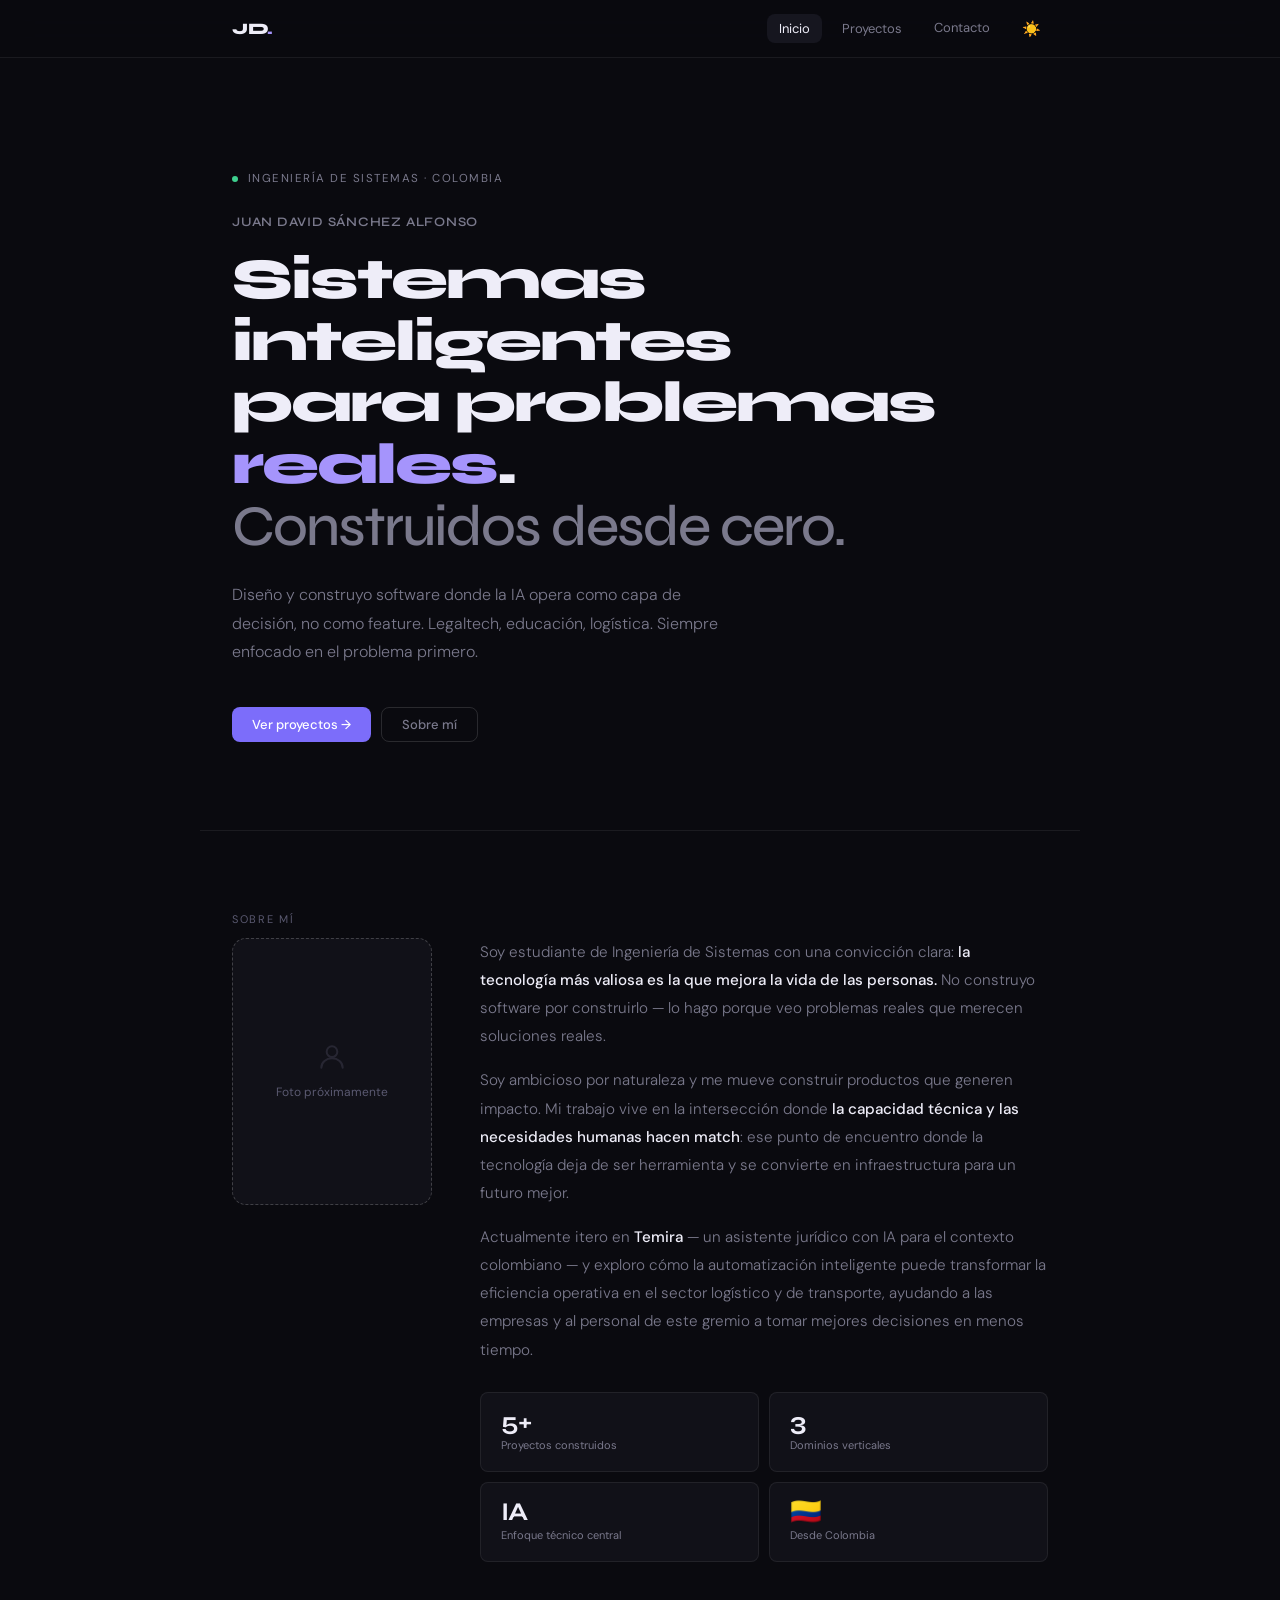
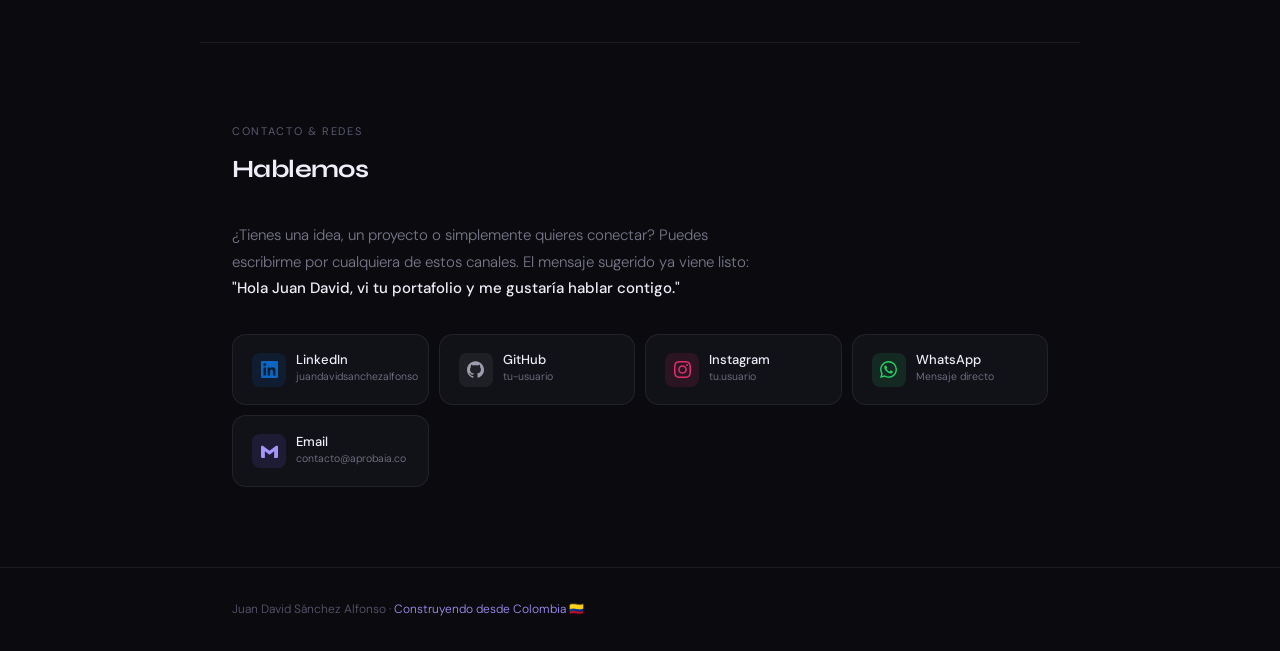
==== portfolio/index.html @ 7b0c329f "Portafolio inicial" ====
<!DOCTYPE html>
<html lang="es">
<head>
  <meta charset="UTF-8" />
  <meta name="viewport" content="width=device-width, initial-scale=1.0" />
  <meta name="description" content="Juan David Sánchez Alfonso — Estudiante de Ingeniería de Sistemas. Builder de productos con IA. Legaltech, Edtech, Logística." />
  <meta property="og:title" content="Juan David Sánchez — Portfolio" />
  <meta property="og:description" content="Sistemas inteligentes para problemas reales. Construidos desde cero." />
  <meta property="og:type" content="website" />
  <title>Juan David Sánchez — Portfolio</title>
  <link rel="preconnect" href="https://fonts.googleapis.com" />
  <link rel="preconnect" href="https://fonts.gstatic.com" crossorigin />
  <link href="https://fonts.googleapis.com/css2?family=Syne:wght@400;500;600;700;800&family=DM+Sans:ital,opsz,wght@0,9..40,300;0,9..40,400;0,9..40,500;1,9..40,300&display=swap" rel="stylesheet" />
  <link rel="stylesheet" href="css/style.css" />
</head>
<body>

<!-- ============================================
     NAVIGATION
     ============================================ -->
<nav>
  <div class="nav-inner">
    <div class="nav-logo">JD<span>.</span></div>

    <div class="nav-right">
      <!-- Desktop links -->
      <div class="nav-links">
        <button data-page="home" class="active">Inicio</button>
        <button data-page="work">Proyectos</button>
        <a href="#contacto">Contacto</a>
      </div>

      <!-- Theme toggle -->
      <button class="nav-theme" id="theme-btn" title="Cambiar tema">
        <span id="theme-icon">☀️</span>
      </button>

      <!-- Mobile hamburger -->
      <button class="nav-menu-btn" id="menu-btn" aria-label="Menú">☰</button>
    </div>
  </div>

  <!-- Mobile nav dropdown -->
  <div class="nav-mobile" id="mobile-nav">
    <button data-page="home">Inicio</button>
    <button data-page="work">Proyectos</button>
    <a href="#contacto">Contacto</a>
  </div>
</nav>


<!-- ============================================
     PAGE: HOME
     ============================================ -->
<div id="page-home" class="page active">

  <!-- HERO -->
  <div class="hero">
    <div class="hero-eyebrow">
      <span class="live-dot"></span>
      Ingeniería de Sistemas · Colombia
    </div>
    <div class="hero-name">Juan David Sánchez Alfonso</div>
    <h1>
      Sistemas inteligentes<br>
      para problemas <em>reales</em>.<br>
      <span class="dim">Construidos desde cero.</span>
    </h1>
    <p class="hero-sub">
      Diseño y construyo software donde la IA opera como capa de decisión, no como feature.
      Legaltech, educación, logística. Siempre enfocado en el problema primero.
    </p>
    <div class="hero-ctas">
      <button class="btn btn-primary" data-page="work">Ver proyectos →</button>
      <a href="#sobre-mi" class="btn btn-ghost">Sobre mí</a>
    </div>
  </div>

  <div class="divider contained"></div>

  <!-- SOBRE MÍ -->
  <section class="section" id="sobre-mi">
    <div class="section-label">Sobre mí</div>
    <div class="about-grid">

      <!-- Foto placeholder — reemplaza con <img src="assets/foto.jpg" alt="Juan David"> cuando tengas la foto -->
      <div class="photo-slot" id="photo-slot">
        <svg width="32" height="32" viewBox="0 0 24 24" fill="none" stroke="currentColor" stroke-width="1.5" stroke-linecap="round" stroke-linejoin="round">
          <circle cx="12" cy="8" r="4"/>
          <path d="M4 20c0-4 3.6-7 8-7s8 3 8 7"/>
        </svg>
        <span>Foto próximamente</span>
      </div>

      <div class="about-right">
        <div class="about-text">
          <p>
            Soy estudiante de Ingeniería de Sistemas con una convicción clara:
            <strong>la tecnología más valiosa es la que mejora la vida de las personas.</strong>
            No construyo software por construirlo — lo hago porque veo problemas reales que merecen soluciones reales.
          </p>
          <p>
            Soy ambicioso por naturaleza y me mueve construir productos que generen impacto.
            Mi trabajo vive en la intersección donde
            <strong>la capacidad técnica y las necesidades humanas hacen match</strong>:
            ese punto de encuentro donde la tecnología deja de ser herramienta y se convierte en infraestructura
            para un futuro mejor.
          </p>
          <p>
            Actualmente itero en <strong>Temira</strong> — un asistente jurídico con IA para el contexto colombiano —
            y exploro cómo la automatización inteligente puede transformar la eficiencia operativa
            en el sector logístico y de transporte, ayudando a las empresas y al personal de este gremio
            a tomar mejores decisiones en menos tiempo.
          </p>
        </div>

        <div class="stats">
          <div class="stat-card">
            <div class="stat-num">5+</div>
            <div class="stat-label">Proyectos construidos</div>
          </div>
          <div class="stat-card">
            <div class="stat-num">3</div>
            <div class="stat-label">Dominios verticales</div>
          </div>
          <div class="stat-card">
            <div class="stat-num">IA</div>
            <div class="stat-label">Enfoque técnico central</div>
          </div>
          <div class="stat-card">
            <div class="stat-num">🇨🇴</div>
            <div class="stat-label">Desde Colombia</div>
          </div>
        </div>
      </div>

    </div>
  </section>

  <div class="divider contained"></div>

  <!-- CONTACTO -->
  <section class="section" id="contacto">
    <div class="section-label">Contacto & Redes</div>
    <h2>Hablemos</h2>
    <p class="contact-intro">
      ¿Tienes una idea, un proyecto o simplemente quieres conectar?
      Puedes escribirme por cualquiera de estos canales.
      El mensaje sugerido ya viene listo:
      <strong>"Hola Juan David, vi tu portafolio y me gustaría hablar contigo."</strong>
    </p>

    <div class="social-grid">

      <!-- LinkedIn -->
      <a class="social-card" href="https://www.linkedin.com/in/juandavidsanchezalfonso" target="_blank" rel="noopener">
        <div class="social-icon si-li">
          <svg viewBox="0 0 24 24"><path d="M20.447 20.452h-3.554v-5.569c0-1.328-.027-3.037-1.852-3.037-1.853 0-2.136 1.445-2.136 2.939v5.667H9.351V9h3.414v1.561h.046c.477-.9 1.637-1.85 3.37-1.85 3.601 0 4.267 2.37 4.267 5.455v6.286zM5.337 7.433a2.062 2.062 0 01-2.063-2.065 2.064 2.064 0 112.063 2.065zm1.782 13.019H3.555V9h3.564v11.452zM22.225 0H1.771C.792 0 0 .774 0 1.729v20.542C0 23.227.792 24 1.771 24h20.451C23.2 24 24 23.227 24 22.271V1.729C24 .774 23.2 0 22.222 0h.003z"/></svg>
        </div>
        <div class="social-info">
          <div class="social-name">LinkedIn</div>
          <div class="social-handle">juandavidsanchezalfonso</div>
        </div>
      </a>

      <!-- GitHub — REEMPLAZA "tu-usuario" con tu usuario real -->
      <a class="social-card" href="https://github.com/tu-usuario" target="_blank" rel="noopener">
        <div class="social-icon si-gh">
          <svg viewBox="0 0 24 24"><path d="M12 .297c-6.63 0-12 5.373-12 12 0 5.303 3.438 9.8 8.205 11.385.6.113.82-.258.82-.577 0-.285-.01-1.04-.015-2.04-3.338.724-4.042-1.61-4.042-1.61C4.422 18.07 3.633 17.7 3.633 17.7c-1.087-.744.084-.729.084-.729 1.205.084 1.838 1.236 1.838 1.236 1.07 1.835 2.809 1.305 3.495.998.108-.776.417-1.305.76-1.605-2.665-.3-5.466-1.332-5.466-5.93 0-1.31.465-2.38 1.235-3.22-.135-.303-.54-1.523.105-3.176 0 0 1.005-.322 3.3 1.23.96-.267 1.98-.399 3-.405 1.02.006 2.04.138 3 .405 2.28-1.552 3.285-1.23 3.285-1.23.645 1.653.24 2.873.12 3.176.765.84 1.23 1.91 1.23 3.22 0 4.61-2.805 5.625-5.475 5.92.42.36.81 1.096.81 2.22 0 1.606-.015 2.896-.015 3.286 0 .315.21.69.825.57C20.565 22.092 24 17.592 24 12.297c0-6.627-5.373-12-12-12"/></svg>
        </div>
        <div class="social-info">
          <div class="social-name">GitHub</div>
          <div class="social-handle">tu-usuario</div>
        </div>
      </a>

      <!-- Instagram — REEMPLAZA "tu.usuario" con tu cuenta real -->
      <a class="social-card" href="https://instagram.com/tu.usuario" target="_blank" rel="noopener">
        <div class="social-icon si-ig">
          <svg viewBox="0 0 24 24"><path d="M12 2.163c3.204 0 3.584.012 4.85.07 3.252.148 4.771 1.691 4.919 4.919.058 1.265.069 1.645.069 4.849 0 3.205-.012 3.584-.069 4.849-.149 3.225-1.664 4.771-4.919 4.919-1.266.058-1.644.07-4.85.07-3.204 0-3.584-.012-4.849-.07-3.26-.149-4.771-1.699-4.919-4.92-.058-1.265-.07-1.644-.07-4.849 0-3.204.013-3.583.07-4.849.149-3.227 1.664-4.771 4.919-4.919 1.266-.057 1.645-.069 4.849-.069zM12 0C8.741 0 8.333.014 7.053.072 2.695.272.273 2.69.073 7.052.014 8.333 0 8.741 0 12c0 3.259.014 3.668.072 4.948.2 4.358 2.618 6.78 6.98 6.98C8.333 23.986 8.741 24 12 24c3.259 0 3.668-.014 4.948-.072 4.354-.2 6.782-2.618 6.979-6.98.059-1.28.073-1.689.073-4.948 0-3.259-.014-3.667-.072-4.947-.196-4.354-2.617-6.78-6.979-6.98C15.668.014 15.259 0 12 0zm0 5.838a6.162 6.162 0 100 12.324 6.162 6.162 0 000-12.324zM12 16a4 4 0 110-8 4 4 0 010 8zm6.406-11.845a1.44 1.44 0 100 2.881 1.44 1.44 0 000-2.881z"/></svg>
        </div>
        <div class="social-info">
          <div class="social-name">Instagram</div>
          <div class="social-handle">tu.usuario</div>
        </div>
      </a>

      <!-- WhatsApp — REEMPLAZA 573001234567 con tu número real (código país incluido) -->
      <a class="social-card" href="https://wa.me/573001234567?text=Hola%20Juan%20David%2C%20vi%20tu%20portafolio%20y%20me%20gustar%C3%ADa%20hablar%20contigo." target="_blank" rel="noopener">
        <div class="social-icon si-wa">
          <svg viewBox="0 0 24 24"><path d="M17.472 14.382c-.297-.149-1.758-.867-2.03-.967-.273-.099-.471-.148-.67.15-.197.297-.767.966-.94 1.164-.173.199-.347.223-.644.075-.297-.15-1.255-.463-2.39-1.475-.883-.788-1.48-1.761-1.653-2.059-.173-.297-.018-.458.13-.606.134-.133.298-.347.446-.52.149-.174.198-.298.298-.497.099-.198.05-.371-.025-.52-.075-.149-.669-1.612-.916-2.207-.242-.579-.487-.5-.669-.51-.173-.008-.371-.01-.57-.01-.198 0-.52.074-.792.372-.272.297-1.04 1.016-1.04 2.479 0 1.462 1.065 2.875 1.213 3.074.149.198 2.096 3.2 5.077 4.487.709.306 1.262.489 1.694.625.712.227 1.36.195 1.871.118.571-.085 1.758-.719 2.006-1.413.248-.694.248-1.289.173-1.413-.074-.124-.272-.198-.57-.347m-5.421 7.403h-.004a9.87 9.87 0 01-5.031-1.378l-.361-.214-3.741.982.998-3.648-.235-.374a9.86 9.86 0 01-1.51-5.26c.001-5.45 4.436-9.884 9.888-9.884 2.64 0 5.122 1.03 6.988 2.898a9.825 9.825 0 012.893 6.994c-.003 5.45-4.437 9.884-9.885 9.884m8.413-18.297A11.815 11.815 0 0012.05 0C5.495 0 .16 5.335.157 11.892c0 2.096.547 4.142 1.588 5.945L.057 24l6.305-1.654a11.882 11.882 0 005.683 1.448h.005c6.554 0 11.89-5.335 11.893-11.893a11.821 11.821 0 00-3.48-8.413z"/></svg>
        </div>
        <div class="social-info">
          <div class="social-name">WhatsApp</div>
          <div class="social-handle">Mensaje directo</div>
        </div>
      </a>

      <!-- Email — REEMPLAZA con tu correo real -->
      <a class="social-card" href="mailto:contacto@aprobaia.co?subject=Vi%20tu%20portafolio%20y%20me%20gustar%C3%ADa%20hablar&body=Hola%20Juan%20David%2C%20vi%20tu%20portafolio%20y%20me%20gustar%C3%ADa%20hablar%20contigo%20sobre..." target="_blank" rel="noopener">
        <div class="social-icon si-em">
          <svg viewBox="0 0 24 24"><path d="M24 5.457v13.909c0 .904-.732 1.636-1.636 1.636h-3.819V11.73L12 16.64l-6.545-4.91v9.273H1.636A1.636 1.636 0 010 19.366V5.457c0-.904.732-1.636 1.636-1.636h.96l9.404 7.049 9.404-7.049h.96c.904 0 1.636.732 1.636 1.636z"/></svg>
        </div>
        <div class="social-info">
          <div class="social-name">Email</div>
          <div class="social-handle">contacto@aprobaia.co</div>
        </div>
      </a>

    </div>
  </section>

  <footer>
    <div class="container">
      <p class="footer-copy">Juan David Sánchez Alfonso · <span>Construyendo desde Colombia 🇨🇴</span></p>
    </div>
  </footer>

</div><!-- /page-home -->


<!-- ============================================
     PAGE: WORK
     ============================================ -->
<div id="page-work" class="page">

  <section class="section" style="padding-top: 5rem;">
    <div class="section-label">Trabajo</div>
    <h2>Proyectos & Exploración</h2>

    <!-- PROYECTOS PERSONALES -->
    <div class="section-group-label"><span>Proyectos personales</span></div>
    <div class="projects-stack" style="margin-bottom: 3rem;">

      <!-- TEMIRA -->
      <div class="project-card personal">
        <div class="project-header">
          <div class="project-meta">
            <div class="project-name">Temira</div>
            <div class="project-tagline">Asistente jurídico con IA · Legaltech colombiano</div>
          </div>
          <div class="project-badges">
            <span class="badge badge-active">Activo</span>
            <span class="badge badge-origin">Personal</span>
          </div>
        </div>
        <p class="project-desc">
          Plataforma de IA entrenada con normas colombianas y sentencias reales.
          Permite a estudiantes de derecho consultar, analizar y estudiar jurisprudencia
          de forma conversacional. Ataca un problema concreto: acceder al conocimiento jurídico
          en Colombia es lento, costoso y fragmentado.
        </p>
        <div class="tags">
          <span class="tag">IA generativa</span>
          <span class="tag">Legaltech</span>
          <span class="tag">Next.js</span>
          <span class="tag">Supabase</span>
          <span class="tag gray">RAG</span>
          <span class="tag gray">Colombia</span>
        </div>
        <div class="project-footer">
          <div class="project-ctas">
            <!-- REEMPLAZA href="#" con el link real de Temira -->
            <a href="#" class="btn btn-primary btn-sm">Ver proyecto →</a>
            <a href="#" class="btn btn-bold btn-sm">Demo</a>
          </div>
        </div>
      </div>

      <!-- APROBAIA -->
      <div class="project-card personal">
        <div class="project-header">
          <div class="project-meta">
            <div class="project-name">AprobaIA</div>
            <div class="project-tagline">Preparación inteligente para el ICFES Saber 11</div>
          </div>
          <div class="project-badges">
            <span class="badge badge-wip">En desarrollo</span>
            <span class="badge badge-origin">Personal</span>
          </div>
        </div>
        <p class="project-desc">
          PWA que usa IA para identificar áreas débiles del estudiante y personalizar
          su ruta de preparación para el examen de admisión universitaria.
          Incluye simuladores de 85 preguntas, ciclos de estudio con streaks,
          chat de consejería académica y panel de analíticas predictivas.
        </p>
        <div class="tags">
          <span class="tag">Edtech</span>
          <span class="tag">IA adaptativa</span>
          <span class="tag">Next.js 14</span>
          <span class="tag">Wompi</span>
          <span class="tag gray">PWA</span>
          <span class="tag gray">ICFES</span>
        </div>
        <div class="project-footer">
          <div class="project-ctas">
            <a href="https://aprobaia.co" target="_blank" rel="noopener" class="btn btn-primary btn-sm">aprobaia.co →</a>
            <a href="#" class="btn btn-bold btn-sm">Detalles</a>
          </div>
        </div>
      </div>

      <!-- LOGÍSTICA + IA -->
      <div class="project-card personal">
        <div class="project-header">
          <div class="project-meta">
            <div class="project-name">Logística + IA</div>
            <div class="project-tagline">Inteligencia operacional para el sector de transporte</div>
          </div>
          <div class="project-badges">
            <span class="badge badge-concept">Explorando</span>
            <span class="badge badge-origin">Personal</span>
          </div>
        </div>
        <p class="project-desc">
          Exploración de cómo aplicar IA a los cuellos de botella operativos del sector logístico.
          El problema de fondo no es solo la ruta — es la toma de decisiones en tiempo real
          bajo información fragmentada, recursos variables y presión de entrega constante.
        </p>
        <div class="tags">
          <span class="tag">Logística</span>
          <span class="tag">Optimización</span>
          <span class="tag">IA aplicada</span>
          <span class="tag gray">B2B</span>
          <span class="tag gray">LATAM</span>
        </div>
        <div class="project-footer">
          <div></div>
          <span style="font-size: 12px; color: var(--muted);">En exploración</span>
        </div>
      </div>

    </div><!-- /personal -->

    <!-- PROYECTOS UNIVERSITARIOS -->
    <div class="section-group-label"><span>Proyectos universitarios</span></div>
    <div class="projects-stack" style="margin-bottom: 3rem;">

      <!-- VELOSTATS -->
      <div class="project-card">
        <div class="project-header">
          <div class="project-meta">
            <div class="project-name">VeloStats</div>
            <div class="project-tagline">App móvil de seguimiento de rutas en bicicleta</div>
          </div>
          <div class="project-badges">
            <span class="badge badge-uni">Javeriana · 2025</span>
          </div>
        </div>
        <p class="project-desc">
          Aplicación Android en Kotlin para registrar rutas en bicicleta con GPS,
          visualizar recorridos en tiempo real sobre Google Maps y consultar estadísticas
          de distancia, velocidad y tiempo. Arquitectura MVVM, almacenamiento local con Room Database,
          gestión de permisos y UI/UX diseñada en Figma.
        </p>
        <div class="tags">
          <span class="tag">Android</span>
          <span class="tag">Kotlin</span>
          <span class="tag">Google Maps SDK</span>
          <span class="tag gray">MVVM</span>
          <span class="tag gray">Room DB</span>
          <span class="tag gray">GPS</span>
        </div>
        <div class="project-footer">
          <div class="project-ctas">
            <!-- REEMPLAZA href="#" con el link de tu repo -->
            <a href="#" class="btn btn-ghost btn-sm">GitHub →</a>
            <a href="#" class="btn btn-bold btn-sm">Detalles</a>
          </div>
        </div>
      </div>

      <!-- MALLAS POLIGONALES -->
      <div class="project-card">
        <div class="project-header">
          <div class="project-meta">
            <div class="project-name">Motor de Mallas Poligonales</div>
            <div class="project-tagline">Procesamiento y análisis de geometría 3D en C++</div>
          </div>
          <div class="project-badges">
            <span class="badge badge-uni">Javeriana</span>
          </div>
        </div>
        <p class="project-desc">
          Sistema en C++ para lectura y procesamiento de archivos 3D, cálculo de rutas
          entre vértices, detección de discontinuidades geométricas y análisis estructural de mallas.
          Implementa estructuras de datos avanzadas y una consola interactiva con comandos
          para manipulación programática de geometría.
        </p>
        <div class="tags">
          <span class="tag">C++</span>
          <span class="tag">Geometría computacional</span>
          <span class="tag gray">Estructuras de datos</span>
          <span class="tag gray">3D</span>
        </div>
        <div class="project-footer">
          <div class="project-ctas">
            <!-- REEMPLAZA href="#" con el link de tu repo -->
            <a href="#" class="btn btn-ghost btn-sm">GitHub →</a>
          </div>
        </div>
      </div>

    </div><!-- /universitarios -->

    <!-- IDEAS & EXPLORACIÓN -->
    <div class="section-group-label"><span>Ideas & Exploración</span></div>
    <div class="ideas-grid">
      <div class="idea-card">
        <div class="idea-icon">⚖️</div>
        <div class="idea-title">Acceso a la justicia con IA</div>
        <div class="idea-desc">Millones de personas sin asesoría legal real. La IA puede democratizar ese acceso en Colombia.</div>
      </div>
      <div class="idea-card">
        <div class="idea-icon">🚛</div>
        <div class="idea-title">Operaciones medianas en LATAM</div>
        <div class="idea-desc">Empresas de 10–200 empleados aún operan sin sistemas inteligentes. Oportunidad enorme.</div>
      </div>
      <div class="idea-card">
        <div class="idea-icon">🎓</div>
        <div class="idea-title">Educación personalizada a escala</div>
        <div class="idea-desc">Los sistemas actuales ignoran cómo aprende cada persona. La IA puede cambiar esa ecuación.</div>
      </div>
      <div class="idea-card">
        <div class="idea-icon">🔁</div>
        <div class="idea-title">Automatización de procesos manuales</div>
        <div class="idea-desc">Muchos workflows empresariales en Colombia siguen siendo manuales. Espacio para builders con visión.</div>
      </div>
    </div>

  </section>

  <footer>
    <div class="container">
      <p class="footer-copy">Juan David Sánchez Alfonso · <span>Construyendo desde Colombia 🇨🇴</span></p>
      <button class="footer-back" data-page="home">← Inicio</button>
    </div>
  </footer>

</div><!-- /page-work -->

<script src="js/main.js"></script>
</body>
</html>
---- portfolio/css/style.css ----
/* ============================================
   JUAN DAVID SÁNCHEZ — PORTFOLIO
   Design system & base styles
   ============================================ */

@import url('https://fonts.googleapis.com/css2?family=Syne:wght@400;500;600;700;800&family=DM+Sans:ital,opsz,wght@0,9..40,300;0,9..40,400;0,9..40,500;1,9..40,400&display=swap');

/* ---- CSS Variables ---- */
:root {
  --bg: #0a0a0f;
  --bg2: #0d0d14;
  --surface: #111118;
  --surface2: #16161f;
  --surface3: #1c1c28;
  --border: rgba(255, 255, 255, 0.07);
  --border2: rgba(255, 255, 255, 0.13);
  --border3: rgba(255, 255, 255, 0.20);
  --text: #eeedf8;
  --text2: #c4c3d4;
  --muted: #7a798c;
  --muted2: #5a5970;
  --accent: #7c6dfa;
  --accent2: #a594fc;
  --accent-glow: rgba(124, 109, 250, 0.18);
  --green: #3ecf8e;
  --green-bg: rgba(62, 207, 142, 0.1);
  --yellow: #f5c542;
  --yellow-bg: rgba(245, 197, 66, 0.1);
  --tag-bg: rgba(124, 109, 250, 0.11);
  --tag-text: #a594fc;
  --radius: 14px;
  --radius-sm: 8px;
  --radius-lg: 20px;
  --max-w: 880px;
  --nav-h: 58px;
  --font-display: 'Syne', sans-serif;
  --font-body: 'DM Sans', sans-serif;
  --shadow: 0 1px 3px rgba(0,0,0,0.4), 0 4px 16px rgba(0,0,0,0.3);
  --shadow-lg: 0 4px 24px rgba(0,0,0,0.5), 0 1px 3px rgba(0,0,0,0.4);
}

body.light {
  --bg: #f4f4f8;
  --bg2: #ededf3;
  --surface: #ffffff;
  --surface2: #f8f8fc;
  --surface3: #f0f0f6;
  --border: rgba(0, 0, 0, 0.07);
  --border2: rgba(0, 0, 0, 0.12);
  --border3: rgba(0, 0, 0, 0.18);
  --text: #0d0d14;
  --text2: #2a2a38;
  --muted: #696878;
  --muted2: #999ab0;
  --accent: #5b4de0;
  --accent2: #7c6dfa;
  --accent-glow: rgba(91, 77, 224, 0.12);
  --green: #1a9e5f;
  --green-bg: rgba(26, 158, 95, 0.1);
  --yellow: #c49a00;
  --yellow-bg: rgba(196, 154, 0, 0.1);
  --tag-bg: rgba(91, 77, 224, 0.09);
  --tag-text: #5b4de0;
  --shadow: 0 1px 3px rgba(0,0,0,0.08), 0 4px 16px rgba(0,0,0,0.06);
  --shadow-lg: 0 4px 24px rgba(0,0,0,0.1), 0 1px 3px rgba(0,0,0,0.06);
}

/* ---- Reset ---- */
*, *::before, *::after { box-sizing: border-box; margin: 0; padding: 0; }
html { scroll-behavior: smooth; -webkit-font-smoothing: antialiased; }
body {
  background: var(--bg);
  color: var(--text);
  font-family: var(--font-body);
  font-size: 15px;
  line-height: 1.6;
  min-height: 100vh;
  transition: background 0.3s, color 0.3s;
}
a { color: inherit; text-decoration: none; }
img { max-width: 100%; display: block; }
button { font-family: var(--font-body); cursor: pointer; border: none; background: none; }

/* ---- Scrollbar ---- */
::-webkit-scrollbar { width: 6px; }
::-webkit-scrollbar-track { background: var(--bg); }
::-webkit-scrollbar-thumb { background: var(--surface3); border-radius: 3px; }

/* ---- Page transitions ---- */
.page { display: none; animation: fadeUp 0.4s ease; }
.page.active { display: block; }
@keyframes fadeUp {
  from { opacity: 0; transform: translateY(12px); }
  to   { opacity: 1; transform: translateY(0); }
}

/* ---- Layout ---- */
.container { max-width: var(--max-w); margin: 0 auto; padding: 0 2rem; }
.divider { width: 100%; height: 1px; background: var(--border); }
.divider.contained { max-width: var(--max-w); margin: 0 auto; }

/* ============================================
   NAVIGATION
   ============================================ */
nav {
  position: sticky;
  top: 0;
  z-index: 100;
  height: var(--nav-h);
  background: rgba(10, 10, 15, 0.82);
  backdrop-filter: blur(20px) saturate(1.4);
  -webkit-backdrop-filter: blur(20px) saturate(1.4);
  border-bottom: 1px solid var(--border);
  transition: background 0.3s;
}
body.light nav { background: rgba(244, 244, 248, 0.88); }

.nav-inner {
  max-width: var(--max-w);
  margin: 0 auto;
  padding: 0 2rem;
  height: 100%;
  display: flex;
  align-items: center;
  justify-content: space-between;
}

.nav-logo {
  font-family: var(--font-display);
  font-weight: 800;
  font-size: 16px;
  letter-spacing: -0.02em;
  color: var(--text);
}
.nav-logo span { color: var(--accent2); }

.nav-right { display: flex; align-items: center; gap: 0.25rem; }

.nav-links { display: flex; align-items: center; gap: 0.5rem; }
.nav-links a, .nav-links button {
  font-size: 13px;
  font-weight: 400;
  color: var(--muted);
  padding: 6px 12px;
  border-radius: var(--radius-sm);
  transition: color 0.2s, background 0.2s;
  border: none;
  background: none;
}
.nav-links a:hover, .nav-links button:hover,
.nav-links a.active, .nav-links button.active {
  color: var(--text);
  background: var(--surface2);
}

.nav-theme {
  width: 34px;
  height: 34px;
  border-radius: var(--radius-sm);
  display: flex;
  align-items: center;
  justify-content: center;
  color: var(--muted);
  font-size: 15px;
  transition: color 0.2s, background 0.2s;
  margin-left: 8px;
}
.nav-theme:hover { color: var(--text); background: var(--surface2); }

/* Mobile nav */
.nav-menu-btn {
  display: none;
  width: 34px;
  height: 34px;
  align-items: center;
  justify-content: center;
  border-radius: var(--radius-sm);
  color: var(--muted);
  font-size: 18px;
  transition: color 0.2s, background 0.2s;
}
.nav-menu-btn:hover { color: var(--text); background: var(--surface2); }

.nav-mobile {
  display: none;
  flex-direction: column;
  background: var(--surface);
  border-bottom: 1px solid var(--border);
  padding: 0.75rem 1.5rem 1rem;
  gap: 2px;
}
.nav-mobile.open { display: flex; }
.nav-mobile a, .nav-mobile button {
  font-size: 14px;
  font-weight: 400;
  color: var(--muted);
  padding: 8px 10px;
  border-radius: var(--radius-sm);
  transition: color 0.2s, background 0.2s;
  text-align: left;
  border: none;
  background: none;
}
.nav-mobile a:hover, .nav-mobile button:hover { color: var(--text); background: var(--surface2); }

/* ============================================
   HERO
   ============================================ */
.hero {
  padding: 7rem 2rem 5.5rem;
  max-width: var(--max-w);
  margin: 0 auto;
  position: relative;
}

.hero-eyebrow {
  display: flex;
  align-items: center;
  gap: 10px;
  font-size: 11.5px;
  letter-spacing: 0.13em;
  text-transform: uppercase;
  color: var(--muted);
  font-weight: 400;
  margin-bottom: 1.5rem;
}
.live-dot {
  width: 6px;
  height: 6px;
  border-radius: 50%;
  background: var(--green);
  flex-shrink: 0;
  animation: livepulse 2.2s ease-in-out infinite;
}
@keyframes livepulse {
  0%, 100% { opacity: 1; box-shadow: 0 0 0 0 rgba(62,207,142,0.5); }
  50% { opacity: 0.6; box-shadow: 0 0 0 4px rgba(62,207,142,0); }
}

.hero-name {
  font-family: var(--font-display);
  font-size: 13px;
  font-weight: 600;
  letter-spacing: 0.06em;
  text-transform: uppercase;
  color: var(--muted);
  margin-bottom: 1rem;
}

.hero h1 {
  font-family: var(--font-display);
  font-size: clamp(2.2rem, 5.5vw, 3.6rem);
  font-weight: 800;
  line-height: 1.07;
  letter-spacing: -0.035em;
  margin-bottom: 1.5rem;
  color: var(--text);
}
.hero h1 em { font-style: normal; color: var(--accent2); }
.hero h1 .dim { color: var(--muted); font-weight: 500; }

.hero-sub {
  font-size: 1rem;
  color: var(--muted);
  max-width: 500px;
  line-height: 1.78;
  margin-bottom: 2.5rem;
  font-weight: 300;
}

.hero-ctas { display: flex; gap: 10px; flex-wrap: wrap; }

/* ============================================
   BUTTONS
   ============================================ */
.btn {
  display: inline-flex;
  align-items: center;
  gap: 7px;
  padding: 10px 20px;
  border-radius: var(--radius-sm);
  font-size: 13px;
  font-weight: 500;
  font-family: var(--font-body);
  cursor: pointer;
  transition: all 0.2s;
  border: none;
  white-space: nowrap;
  line-height: 1;
}
.btn-primary {
  background: var(--accent);
  color: #fff;
}
.btn-primary:hover {
  background: var(--accent2);
  transform: translateY(-1px);
  box-shadow: 0 4px 16px rgba(124,109,250,0.35);
}
.btn-ghost {
  background: transparent;
  color: var(--muted);
  border: 1px solid var(--border2);
}
.btn-ghost:hover {
  color: var(--text);
  border-color: var(--border3);
  background: var(--surface);
}
.btn-bold {
  background: transparent;
  color: var(--text);
  border: 1.5px solid var(--border2);
  font-weight: 600;
}
.btn-bold:hover {
  border-color: var(--accent2);
  color: var(--accent2);
  transform: translateY(-1px);
}
.btn-sm { padding: 7px 14px; font-size: 12px; border-radius: 7px; }

/* ============================================
   SECTIONS
   ============================================ */
.section { padding: 5rem 2rem; max-width: var(--max-w); margin: 0 auto; }
.section-sm { padding: 3.5rem 2rem; max-width: var(--max-w); margin: 0 auto; }

.section-label {
  font-size: 11px;
  letter-spacing: 0.15em;
  text-transform: uppercase;
  color: var(--muted2);
  font-weight: 400;
  margin-bottom: 0.6rem;
}
.section h2 {
  font-family: var(--font-display);
  font-size: 1.55rem;
  font-weight: 700;
  letter-spacing: -0.025em;
  margin-bottom: 2rem;
  color: var(--text);
}

/* ============================================
   ABOUT SECTION
   ============================================ */
.about-grid {
  display: grid;
  grid-template-columns: 200px 1fr;
  gap: 3rem;
  align-items: start;
}

.photo-slot {
  aspect-ratio: 3/4;
  border: 1px dashed var(--border3);
  border-radius: var(--radius);
  display: flex;
  flex-direction: column;
  align-items: center;
  justify-content: center;
  gap: 10px;
  color: var(--muted2);
  font-size: 12px;
  text-align: center;
  padding: 1rem;
  background: var(--surface);
  transition: border-color 0.2s;
}
.photo-slot:hover { border-color: var(--accent2); color: var(--muted); }
.photo-slot svg { opacity: 0.3; }

.photo-slot img {
  width: 100%;
  height: 100%;
  object-fit: cover;
  border-radius: calc(var(--radius) - 1px);
}

.about-text p {
  color: var(--muted);
  font-size: 0.95rem;
  line-height: 1.85;
  font-weight: 300;
}
.about-text p + p { margin-top: 1rem; }
.about-text strong { color: var(--text); font-weight: 500; }

.stats {
  display: grid;
  grid-template-columns: 1fr 1fr;
  gap: 10px;
  margin-top: 1.75rem;
}
.stat-card {
  background: var(--surface);
  border: 1px solid var(--border);
  border-radius: var(--radius-sm);
  padding: 1rem 1.25rem;
  transition: border-color 0.2s;
}
.stat-card:hover { border-color: var(--border2); }
.stat-num {
  font-family: var(--font-display);
  font-size: 1.6rem;
  font-weight: 700;
  letter-spacing: -0.03em;
  color: var(--text);
  margin-bottom: 3px;
  line-height: 1;
}
.stat-label { font-size: 11px; color: var(--muted); font-weight: 400; }

/* ============================================
   PROJECT CARDS
   ============================================ */
.projects-stack { display: flex; flex-direction: column; gap: 1.1rem; }

.section-group-label {
  display: flex;
  align-items: center;
  gap: 12px;
  margin-bottom: 1.25rem;
  margin-top: 0.5rem;
}
.section-group-label span {
  font-size: 11px;
  letter-spacing: 0.13em;
  text-transform: uppercase;
  color: var(--muted2);
  white-space: nowrap;
}
.section-group-label::after {
  content: '';
  flex: 1;
  height: 1px;
  background: var(--border);
}

.project-card {
  background: var(--surface);
  border: 1px solid var(--border);
  border-radius: var(--radius);
  padding: 1.75rem;
  transition: border-color 0.22s, background 0.22s, transform 0.22s, box-shadow 0.22s;
  position: relative;
  overflow: hidden;
}
.project-card.personal::before {
  content: '';
  position: absolute;
  top: 0; left: 0; right: 0;
  height: 1px;
  background: linear-gradient(90deg, transparent, var(--accent), transparent);
  opacity: 0.5;
}
.project-card:hover {
  border-color: var(--border2);
  background: var(--surface2);
  transform: translateY(-2px);
  box-shadow: var(--shadow);
}

.project-header {
  display: flex;
  align-items: flex-start;
  justify-content: space-between;
  gap: 1rem;
  margin-bottom: 0.85rem;
}
.project-name {
  font-family: var(--font-display);
  font-size: 1.08rem;
  font-weight: 700;
  letter-spacing: -0.02em;
  margin-bottom: 3px;
  color: var(--text);
}
.project-tagline { font-size: 0.85rem; color: var(--muted); font-weight: 300; }

.project-badges { display: flex; flex-direction: column; align-items: flex-end; gap: 5px; flex-shrink: 0; }
.badge {
  font-size: 11px;
  font-weight: 500;
  padding: 3px 10px;
  border-radius: 20px;
  white-space: nowrap;
  line-height: 1.4;
}
.badge-active { background: var(--green-bg); color: var(--green); }
.badge-wip { background: var(--yellow-bg); color: var(--yellow); }
.badge-concept { background: rgba(139,138,154,0.1); color: var(--muted); }
.badge-uni { background: var(--tag-bg); color: var(--tag-text); }
.badge-origin { background: rgba(139,138,154,0.08); color: var(--muted2); font-size: 10px; }

.project-desc {
  font-size: 0.9rem;
  color: var(--muted);
  line-height: 1.75;
  font-weight: 300;
  margin-bottom: 1.1rem;
}

.tags { display: flex; flex-wrap: wrap; gap: 5px; margin-bottom: 1.1rem; }
.tag {
  background: var(--tag-bg);
  color: var(--tag-text);
  font-size: 11px;
  padding: 3px 9px;
  border-radius: 20px;
  font-weight: 500;
}
.tag.gray { background: rgba(139,138,154,0.09); color: var(--muted); }

.project-footer {
  display: flex;
  align-items: center;
  justify-content: space-between;
  flex-wrap: wrap;
  gap: 8px;
}
.project-ctas { display: flex; gap: 8px; flex-wrap: wrap; }

/* ============================================
   IDEAS GRID
   ============================================ */
.ideas-grid {
  display: grid;
  grid-template-columns: 1fr 1fr;
  gap: 1rem;
}
.idea-card {
  background: var(--surface);
  border: 1px solid var(--border);
  border-radius: var(--radius);
  padding: 1.4rem;
  transition: border-color 0.2s, background 0.2s;
}
.idea-card:hover { border-color: var(--border2); background: var(--surface2); }
.idea-icon { font-size: 1.35rem; margin-bottom: 0.6rem; }
.idea-title {
  font-family: var(--font-display);
  font-size: 0.9rem;
  font-weight: 600;
  margin-bottom: 5px;
  letter-spacing: -0.01em;
  color: var(--text);
}
.idea-desc { font-size: 0.83rem; color: var(--muted); line-height: 1.6; font-weight: 300; }

/* ============================================
   CONTACT / SOCIAL
   ============================================ */
.contact-intro {
  font-size: 0.94rem;
  color: var(--muted);
  line-height: 1.78;
  font-weight: 300;
  max-width: 520px;
  margin-bottom: 2rem;
}
.contact-intro strong { color: var(--text); font-weight: 500; }

.social-grid {
  display: grid;
  grid-template-columns: repeat(auto-fill, minmax(160px, 1fr));
  gap: 10px;
}
.social-card {
  background: var(--surface);
  border: 1px solid var(--border);
  border-radius: var(--radius);
  padding: 1.1rem 1.2rem;
  display: flex;
  align-items: center;
  gap: 10px;
  transition: all 0.2s;
  cursor: pointer;
}
.social-card:hover {
  border-color: var(--border2);
  background: var(--surface2);
  transform: translateY(-2px);
  box-shadow: var(--shadow);
}
.social-icon {
  width: 34px;
  height: 34px;
  border-radius: 8px;
  display: flex;
  align-items: center;
  justify-content: center;
  flex-shrink: 0;
}
.si-li { background: rgba(10,102,194,0.14); }
.si-gh { background: rgba(255,255,255,0.06); }
body.light .si-gh { background: rgba(0,0,0,0.06); }
.si-ig { background: rgba(225,48,108,0.12); }
.si-wa { background: rgba(37,211,102,0.12); }
.si-em { background: rgba(124,109,250,0.12); }

.social-icon svg { width: 17px; height: 17px; fill: currentColor; }
.si-li svg { color: #0a66c2; }
.si-gh svg { color: rgba(200,200,220,0.75); }
body.light .si-gh svg { color: rgba(20,20,30,0.65); }
.si-ig svg { color: #e1306c; }
.si-wa svg { color: #25d366; }
.si-em svg { color: var(--accent2); }

.social-info {}
.social-name { font-size: 13px; font-weight: 500; line-height: 1; margin-bottom: 3px; color: var(--text); }
.social-handle { font-size: 10.5px; color: var(--muted); font-weight: 300; }

/* ============================================
   FOOTER
   ============================================ */
footer {
  border-top: 1px solid var(--border);
  padding: 2rem;
  text-align: center;
}
footer .container {
  display: flex;
  align-items: center;
  justify-content: space-between;
  flex-wrap: wrap;
  gap: 1rem;
}
.footer-copy { font-size: 12px; color: var(--muted2); font-weight: 300; }
.footer-copy span { color: var(--accent2); }
.footer-back {
  font-size: 12px;
  color: var(--muted);
  display: flex;
  align-items: center;
  gap: 6px;
  transition: color 0.2s;
  cursor: pointer;
  border: none;
  background: none;
}
.footer-back:hover { color: var(--accent2); }

/* ============================================
   RESPONSIVE
   ============================================ */
@media (max-width: 768px) {
  .nav-links { display: none; }
  .nav-menu-btn { display: flex; }

  .hero { padding: 5rem 1.25rem 4rem; }
  .hero h1 { font-size: 2.1rem; }

  .about-grid { grid-template-columns: 1fr; gap: 2rem; }
  .photo-slot { aspect-ratio: 1/1; max-width: 160px; }

  .ideas-grid { grid-template-columns: 1fr; }

  .section, .section-sm { padding-left: 1.25rem; padding-right: 1.25rem; }

  .project-header { flex-direction: column; gap: 0.5rem; }
  .project-badges { flex-direction: row; align-items: flex-start; }

  .social-grid { grid-template-columns: 1fr 1fr; }
}

@media (max-width: 480px) {
  .social-grid { grid-template-columns: 1fr; }
  .hero-ctas { flex-direction: column; }
  .hero-ctas .btn { width: 100%; justify-content: center; }
  .stats { grid-template-columns: 1fr 1fr; }
}
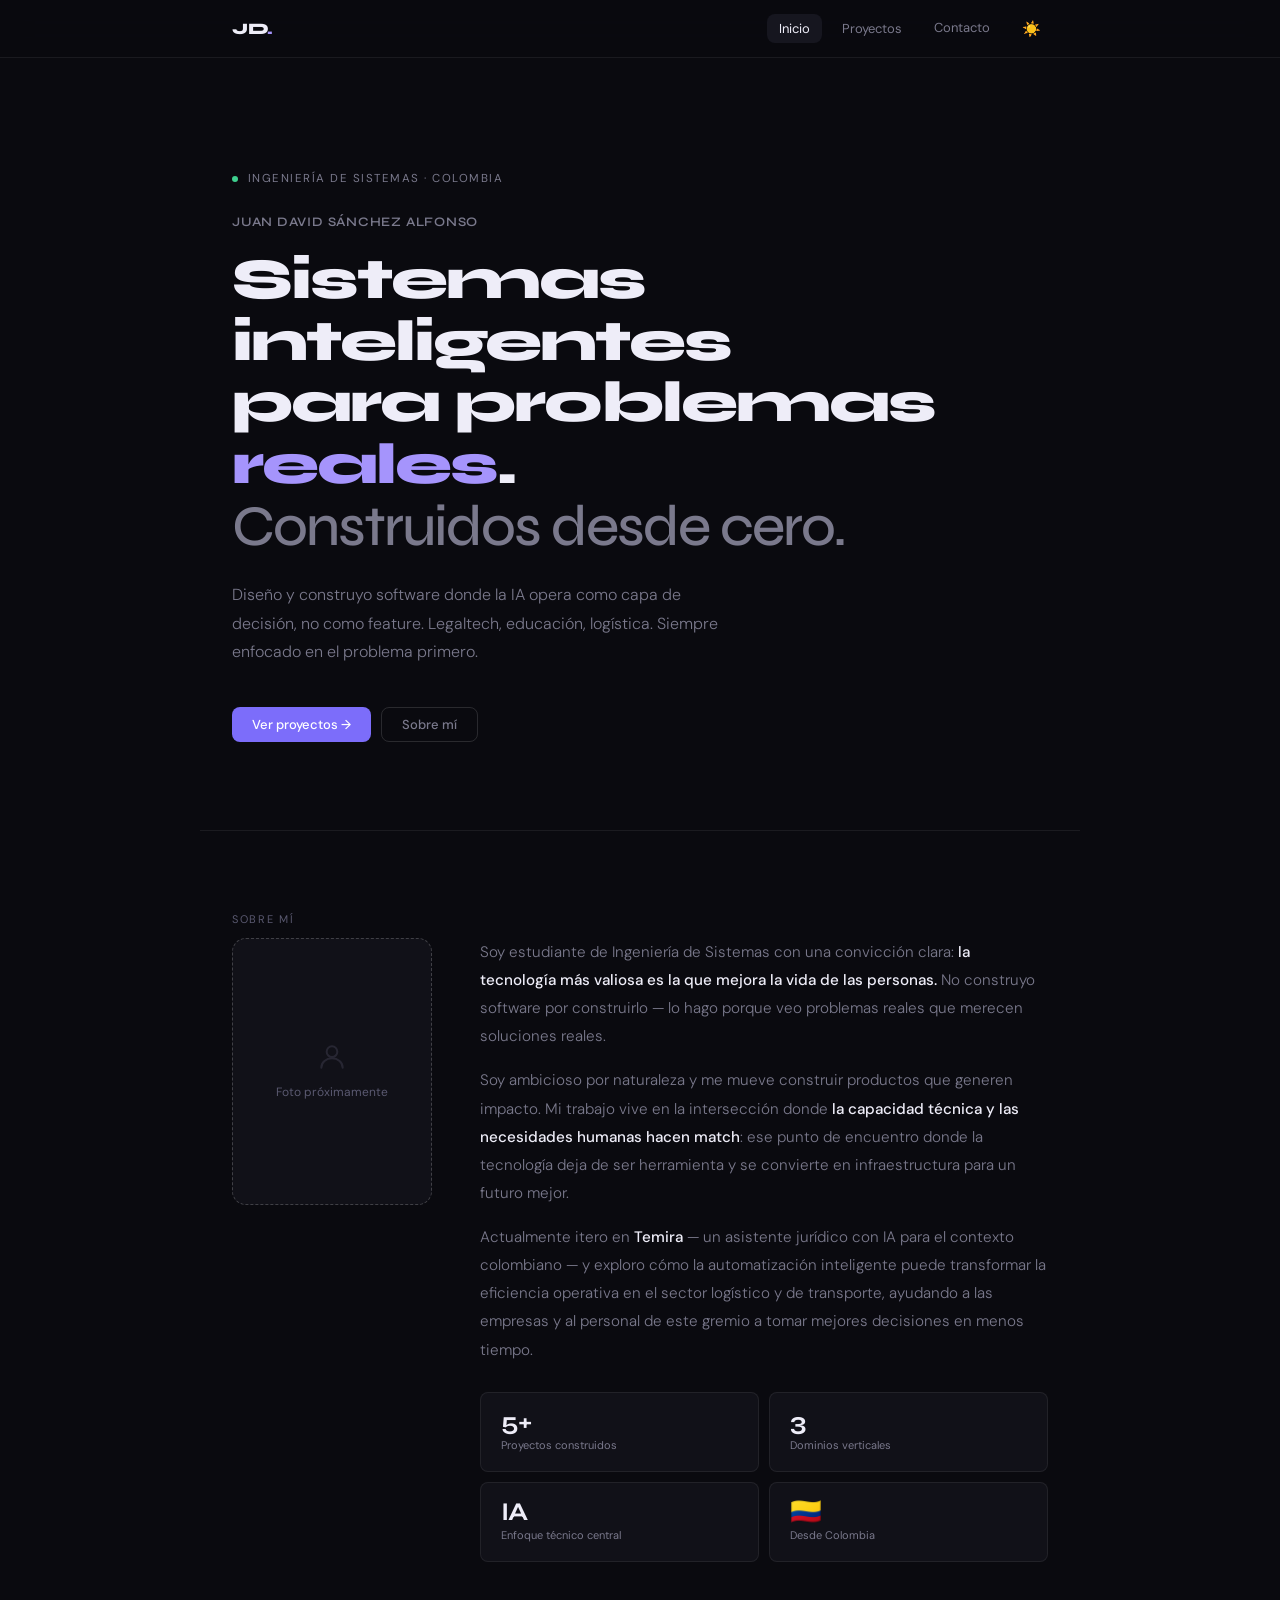
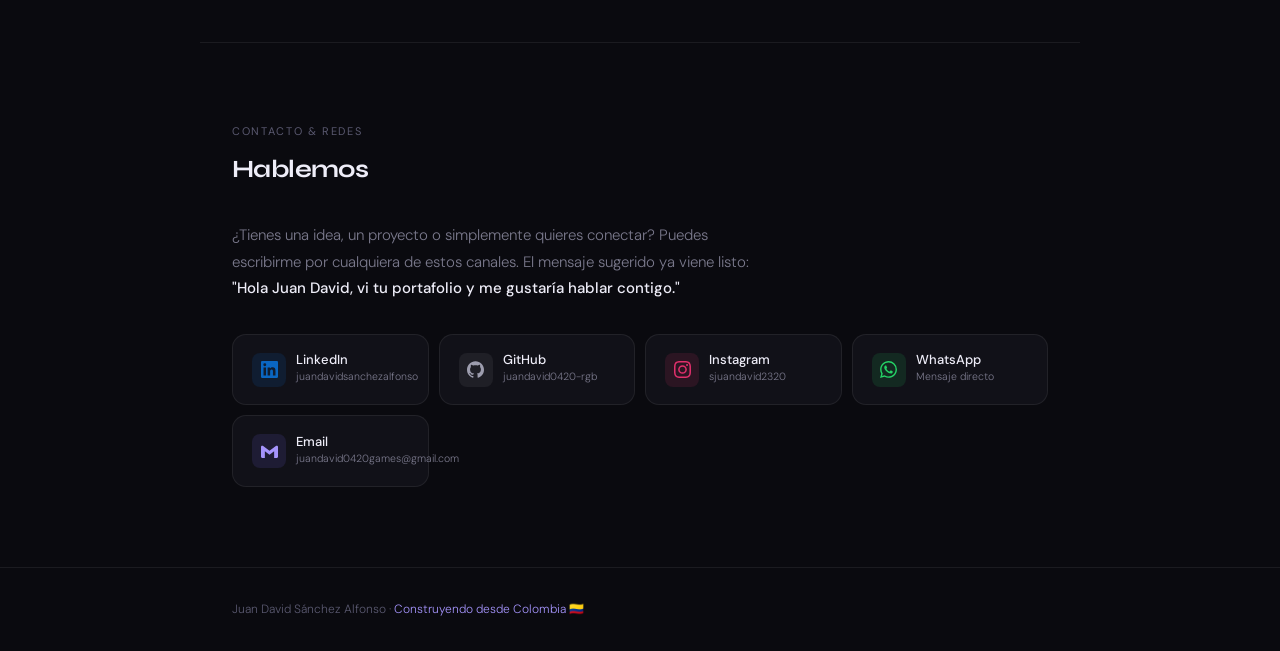
==== commit 698a8d54: "redes y datos completos" ====
--- a/portfolio/index.html
+++ b/portfolio/index.html
@@ -1,445 +1,562 @@
-<!DOCTYPE html>
+<!doctype html>
 <html lang="es">
-<head>
-  <meta charset="UTF-8" />
-  <meta name="viewport" content="width=device-width, initial-scale=1.0" />
-  <meta name="description" content="Juan David Sánchez Alfonso — Estudiante de Ingeniería de Sistemas. Builder de productos con IA. Legaltech, Edtech, Logística." />
-  <meta property="og:title" content="Juan David Sánchez — Portfolio" />
-  <meta property="og:description" content="Sistemas inteligentes para problemas reales. Construidos desde cero." />
-  <meta property="og:type" content="website" />
-  <title>Juan David Sánchez — Portfolio</title>
-  <link rel="preconnect" href="https://fonts.googleapis.com" />
-  <link rel="preconnect" href="https://fonts.gstatic.com" crossorigin />
-  <link href="https://fonts.googleapis.com/css2?family=Syne:wght@400;500;600;700;800&family=DM+Sans:ital,opsz,wght@0,9..40,300;0,9..40,400;0,9..40,500;1,9..40,300&display=swap" rel="stylesheet" />
-  <link rel="stylesheet" href="css/style.css" />
-</head>
-<body>
-
-<!-- ============================================
+  <head>
+    <meta charset="UTF-8" />
+    <meta name="viewport" content="width=device-width, initial-scale=1.0" />
+    <meta
+      name="description"
+      content="Juan David Sánchez Alfonso — Estudiante de Ingeniería de Sistemas. Builder de productos con IA. Legaltech, Edtech, Logística."
+    />
+    <meta property="og:title" content="Juan David Sánchez — Portfolio" />
+    <meta
+      property="og:description"
+      content="Sistemas inteligentes para problemas reales. Construidos desde cero."
+    />
+    <meta property="og:type" content="website" />
+    <title>Juan David Sánchez — Portfolio</title>
+    <link rel="preconnect" href="https://fonts.googleapis.com" />
+    <link rel="preconnect" href="https://fonts.gstatic.com" crossorigin />
+    <link
+      href="https://fonts.googleapis.com/css2?family=Syne:wght@400;500;600;700;800&family=DM+Sans:ital,opsz,wght@0,9..40,300;0,9..40,400;0,9..40,500;1,9..40,300&display=swap"
+      rel="stylesheet"
+    />
+    <link rel="stylesheet" href="css/style.css" />
+  </head>
+  <body>
+    <!-- ============================================
      NAVIGATION
      ============================================ -->
-<nav>
-  <div class="nav-inner">
-    <div class="nav-logo">JD<span>.</span></div>
-
-    <div class="nav-right">
-      <!-- Desktop links -->
-      <div class="nav-links">
-        <button data-page="home" class="active">Inicio</button>
+    <nav>
+      <div class="nav-inner">
+        <div class="nav-logo">JD<span>.</span></div>
+
+        <div class="nav-right">
+          <!-- Desktop links -->
+          <div class="nav-links">
+            <button data-page="home" class="active">Inicio</button>
+            <button data-page="work">Proyectos</button>
+            <a href="#contacto">Contacto</a>
+          </div>
+
+          <!-- Theme toggle -->
+          <button class="nav-theme" id="theme-btn" title="Cambiar tema">
+            <span id="theme-icon">☀️</span>
+          </button>
+
+          <!-- Mobile hamburger -->
+          <button class="nav-menu-btn" id="menu-btn" aria-label="Menú">
+            ☰
+          </button>
+        </div>
+      </div>
+
+      <!-- Mobile nav dropdown -->
+      <div class="nav-mobile" id="mobile-nav">
+        <button data-page="home">Inicio</button>
         <button data-page="work">Proyectos</button>
         <a href="#contacto">Contacto</a>
       </div>
-
-      <!-- Theme toggle -->
-      <button class="nav-theme" id="theme-btn" title="Cambiar tema">
-        <span id="theme-icon">☀️</span>
-      </button>
-
-      <!-- Mobile hamburger -->
-      <button class="nav-menu-btn" id="menu-btn" aria-label="Menú">☰</button>
-    </div>
-  </div>
-
-  <!-- Mobile nav dropdown -->
-  <div class="nav-mobile" id="mobile-nav">
-    <button data-page="home">Inicio</button>
-    <button data-page="work">Proyectos</button>
-    <a href="#contacto">Contacto</a>
-  </div>
-</nav>
-
-
-<!-- ============================================
+    </nav>
+
+    <!-- ============================================
      PAGE: HOME
      ============================================ -->
-<div id="page-home" class="page active">
-
-  <!-- HERO -->
-  <div class="hero">
-    <div class="hero-eyebrow">
-      <span class="live-dot"></span>
-      Ingeniería de Sistemas · Colombia
+    <div id="page-home" class="page active">
+      <!-- HERO -->
+      <div class="hero">
+        <div class="hero-eyebrow">
+          <span class="live-dot"></span>
+          Ingeniería de Sistemas · Colombia
+        </div>
+        <div class="hero-name">Juan David Sánchez Alfonso</div>
+        <h1>
+          Sistemas inteligentes<br />
+          para problemas <em>reales</em>.<br />
+          <span class="dim">Construidos desde cero.</span>
+        </h1>
+        <p class="hero-sub">
+          Diseño y construyo software donde la IA opera como capa de decisión,
+          no como feature. Legaltech, educación, logística. Siempre enfocado en
+          el problema primero.
+        </p>
+        <div class="hero-ctas">
+          <button class="btn btn-primary" data-page="work">
+            Ver proyectos →
+          </button>
+          <a href="#sobre-mi" class="btn btn-ghost">Sobre mí</a>
+        </div>
+      </div>
+
+      <div class="divider contained"></div>
+
+      <!-- SOBRE MÍ -->
+      <section class="section" id="sobre-mi">
+        <div class="section-label">Sobre mí</div>
+        <div class="about-grid">
+          <!-- Foto placeholder — reemplaza con <img src="assets/foto.jpg" alt="Juan David"> cuando tengas la foto -->
+          <div class="photo-slot" id="photo-slot">
+            <svg
+              width="32"
+              height="32"
+              viewBox="0 0 24 24"
+              fill="none"
+              stroke="currentColor"
+              stroke-width="1.5"
+              stroke-linecap="round"
+              stroke-linejoin="round"
+            >
+              <circle cx="12" cy="8" r="4" />
+              <path d="M4 20c0-4 3.6-7 8-7s8 3 8 7" />
+            </svg>
+            <span>Foto próximamente</span>
+          </div>
+
+          <div class="about-right">
+            <div class="about-text">
+              <p>
+                Soy estudiante de Ingeniería de Sistemas con una convicción
+                clara:
+                <strong
+                  >la tecnología más valiosa es la que mejora la vida de las
+                  personas.</strong
+                >
+                No construyo software por construirlo — lo hago porque veo
+                problemas reales que merecen soluciones reales.
+              </p>
+              <p>
+                Soy ambicioso por naturaleza y me mueve construir productos que
+                generen impacto. Mi trabajo vive en la intersección donde
+                <strong
+                  >la capacidad técnica y las necesidades humanas hacen
+                  match</strong
+                >: ese punto de encuentro donde la tecnología deja de ser
+                herramienta y se convierte en infraestructura para un futuro
+                mejor.
+              </p>
+              <p>
+                Actualmente itero en <strong>Temira</strong> — un asistente
+                jurídico con IA para el contexto colombiano — y exploro cómo la
+                automatización inteligente puede transformar la eficiencia
+                operativa en el sector logístico y de transporte, ayudando a las
+                empresas y al personal de este gremio a tomar mejores decisiones
+                en menos tiempo.
+              </p>
+            </div>
+
+            <div class="stats">
+              <div class="stat-card">
+                <div class="stat-num">5+</div>
+                <div class="stat-label">Proyectos construidos</div>
+              </div>
+              <div class="stat-card">
+                <div class="stat-num">3</div>
+                <div class="stat-label">Dominios verticales</div>
+              </div>
+              <div class="stat-card">
+                <div class="stat-num">IA</div>
+                <div class="stat-label">Enfoque técnico central</div>
+              </div>
+              <div class="stat-card">
+                <div class="stat-num">🇨🇴</div>
+                <div class="stat-label">Desde Colombia</div>
+              </div>
+            </div>
+          </div>
+        </div>
+      </section>
+
+      <div class="divider contained"></div>
+
+      <!-- CONTACTO -->
+      <section class="section" id="contacto">
+        <div class="section-label">Contacto & Redes</div>
+        <h2>Hablemos</h2>
+        <p class="contact-intro">
+          ¿Tienes una idea, un proyecto o simplemente quieres conectar? Puedes
+          escribirme por cualquiera de estos canales. El mensaje sugerido ya
+          viene listo:
+          <strong
+            >"Hola Juan David, vi tu portafolio y me gustaría hablar
+            contigo."</strong
+          >
+        </p>
+
+        <div class="social-grid">
+          <!-- LinkedIn -->
+          <a
+            class="social-card"
+            href="https://www.linkedin.com/in/juandavidsanchezalfonso"
+            target="_blank"
+            rel="noopener"
+          >
+            <div class="social-icon si-li">
+              <svg viewBox="0 0 24 24">
+                <path
+                  d="M20.447 20.452h-3.554v-5.569c0-1.328-.027-3.037-1.852-3.037-1.853 0-2.136 1.445-2.136 2.939v5.667H9.351V9h3.414v1.561h.046c.477-.9 1.637-1.85 3.37-1.85 3.601 0 4.267 2.37 4.267 5.455v6.286zM5.337 7.433a2.062 2.062 0 01-2.063-2.065 2.064 2.064 0 112.063 2.065zm1.782 13.019H3.555V9h3.564v11.452zM22.225 0H1.771C.792 0 0 .774 0 1.729v20.542C0 23.227.792 24 1.771 24h20.451C23.2 24 24 23.227 24 22.271V1.729C24 .774 23.2 0 22.222 0h.003z"
+                />
+              </svg>
+            </div>
+            <div class="social-info">
+              <div class="social-name">LinkedIn</div>
+              <div class="social-handle">juandavidsanchezalfonso</div>
+            </div>
+          </a>
+
+          <!-- GitHub — REEMPLAZA "tu-usuario" con tu usuario real -->
+          <a
+            class="social-card"
+            href="https://github.com/juandavid0420-rgb"
+            target="_blank"
+            rel="noopener"
+          >
+            <div class="social-icon si-gh">
+              <svg viewBox="0 0 24 24">
+                <path
+                  d="M12 .297c-6.63 0-12 5.373-12 12 0 5.303 3.438 9.8 8.205 11.385.6.113.82-.258.82-.577 0-.285-.01-1.04-.015-2.04-3.338.724-4.042-1.61-4.042-1.61C4.422 18.07 3.633 17.7 3.633 17.7c-1.087-.744.084-.729.084-.729 1.205.084 1.838 1.236 1.838 1.236 1.07 1.835 2.809 1.305 3.495.998.108-.776.417-1.305.76-1.605-2.665-.3-5.466-1.332-5.466-5.93 0-1.31.465-2.38 1.235-3.22-.135-.303-.54-1.523.105-3.176 0 0 1.005-.322 3.3 1.23.96-.267 1.98-.399 3-.405 1.02.006 2.04.138 3 .405 2.28-1.552 3.285-1.23 3.285-1.23.645 1.653.24 2.873.12 3.176.765.84 1.23 1.91 1.23 3.22 0 4.61-2.805 5.625-5.475 5.92.42.36.81 1.096.81 2.22 0 1.606-.015 2.896-.015 3.286 0 .315.21.69.825.57C20.565 22.092 24 17.592 24 12.297c0-6.627-5.373-12-12-12"
+                />
+              </svg>
+            </div>
+            <div class="social-info">
+              <div class="social-name">GitHub</div>
+              <div class="social-handle">juandavid0420-rgb</div>
+            </div>
+          </a>
+
+          <!-- Instagram — REEMPLAZA "tu.usuario" con tu cuenta real -->
+          <a
+            class="social-card"
+            href="https://instagram.com/sjuandavid2320"
+            target="_blank"
+            rel="noopener"
+          >
+            <div class="social-icon si-ig">
+              <svg viewBox="0 0 24 24">
+                <path
+                  d="M12 2.163c3.204 0 3.584.012 4.85.07 3.252.148 4.771 1.691 4.919 4.919.058 1.265.069 1.645.069 4.849 0 3.205-.012 3.584-.069 4.849-.149 3.225-1.664 4.771-4.919 4.919-1.266.058-1.644.07-4.85.07-3.204 0-3.584-.012-4.849-.07-3.26-.149-4.771-1.699-4.919-4.92-.058-1.265-.07-1.644-.07-4.849 0-3.204.013-3.583.07-4.849.149-3.227 1.664-4.771 4.919-4.919 1.266-.057 1.645-.069 4.849-.069zM12 0C8.741 0 8.333.014 7.053.072 2.695.272.273 2.69.073 7.052.014 8.333 0 8.741 0 12c0 3.259.014 3.668.072 4.948.2 4.358 2.618 6.78 6.98 6.98C8.333 23.986 8.741 24 12 24c3.259 0 3.668-.014 4.948-.072 4.354-.2 6.782-2.618 6.979-6.98.059-1.28.073-1.689.073-4.948 0-3.259-.014-3.667-.072-4.947-.196-4.354-2.617-6.78-6.979-6.98C15.668.014 15.259 0 12 0zm0 5.838a6.162 6.162 0 100 12.324 6.162 6.162 0 000-12.324zM12 16a4 4 0 110-8 4 4 0 010 8zm6.406-11.845a1.44 1.44 0 100 2.881 1.44 1.44 0 000-2.881z"
+                />
+              </svg>
+            </div>
+            <div class="social-info">
+              <div class="social-name">Instagram</div>
+              <div class="social-handle">sjuandavid2320</div>
+            </div>
+          </a>
+
+          <!-- WhatsApp — REEMPLAZA 573001234567 con tu número real (código país incluido) -->
+          <a
+            class="social-card"
+            href="https://wa.me/573177507271?text=Hola%20Juan%20David%2C%20vi%20tu%20portafolio%20y%20me%20gustar%C3%ADa%20hablar%20contigo."
+            target="_blank"
+            rel="noopener"
+          >
+            <div class="social-icon si-wa">
+              <svg viewBox="0 0 24 24">
+                <path
+                  d="M17.472 14.382c-.297-.149-1.758-.867-2.03-.967-.273-.099-.471-.148-.67.15-.197.297-.767.966-.94 1.164-.173.199-.347.223-.644.075-.297-.15-1.255-.463-2.39-1.475-.883-.788-1.48-1.761-1.653-2.059-.173-.297-.018-.458.13-.606.134-.133.298-.347.446-.52.149-.174.198-.298.298-.497.099-.198.05-.371-.025-.52-.075-.149-.669-1.612-.916-2.207-.242-.579-.487-.5-.669-.51-.173-.008-.371-.01-.57-.01-.198 0-.52.074-.792.372-.272.297-1.04 1.016-1.04 2.479 0 1.462 1.065 2.875 1.213 3.074.149.198 2.096 3.2 5.077 4.487.709.306 1.262.489 1.694.625.712.227 1.36.195 1.871.118.571-.085 1.758-.719 2.006-1.413.248-.694.248-1.289.173-1.413-.074-.124-.272-.198-.57-.347m-5.421 7.403h-.004a9.87 9.87 0 01-5.031-1.378l-.361-.214-3.741.982.998-3.648-.235-.374a9.86 9.86 0 01-1.51-5.26c.001-5.45 4.436-9.884 9.888-9.884 2.64 0 5.122 1.03 6.988 2.898a9.825 9.825 0 012.893 6.994c-.003 5.45-4.437 9.884-9.885 9.884m8.413-18.297A11.815 11.815 0 0012.05 0C5.495 0 .16 5.335.157 11.892c0 2.096.547 4.142 1.588 5.945L.057 24l6.305-1.654a11.882 11.882 0 005.683 1.448h.005c6.554 0 11.89-5.335 11.893-11.893a11.821 11.821 0 00-3.48-8.413z"
+                />
+              </svg>
+            </div>
+            <div class="social-info">
+              <div class="social-name">WhatsApp</div>
+              <div class="social-handle">Mensaje directo</div>
+            </div>
+          </a>
+
+          <!-- Email — REEMPLAZA con tu correo real -->
+          <a
+            class="social-card"
+            href="mailto:juandavid0420games@gmail.com?subject=Vi%20tu%20portafolio%20y%20me%20gustar%C3%ADa%20hablar&body=Hola%20Juan%20David%2C%20vi%20tu%20portafolio%20y%20me%20gustar%C3%ADa%20hablar%20contigo%20sobre..."
+            target="_blank"
+            rel="noopener"
+          >
+            <div class="social-icon si-em">
+              <svg viewBox="0 0 24 24">
+                <path
+                  d="M24 5.457v13.909c0 .904-.732 1.636-1.636 1.636h-3.819V11.73L12 16.64l-6.545-4.91v9.273H1.636A1.636 1.636 0 010 19.366V5.457c0-.904.732-1.636 1.636-1.636h.96l9.404 7.049 9.404-7.049h.96c.904 0 1.636.732 1.636 1.636z"
+                />
+              </svg>
+            </div>
+            <div class="social-info">
+              <div class="social-name">Email</div>
+              <div class="social-handle">juandavid0420games@gmail.com</div>
+            </div>
+          </a>
+        </div>
+      </section>
+
+      <footer>
+        <div class="container">
+          <p class="footer-copy">
+            Juan David Sánchez Alfonso ·
+            <span>Construyendo desde Colombia 🇨🇴</span>
+          </p>
+        </div>
+      </footer>
     </div>
-    <div class="hero-name">Juan David Sánchez Alfonso</div>
-    <h1>
-      Sistemas inteligentes<br>
-      para problemas <em>reales</em>.<br>
-      <span class="dim">Construidos desde cero.</span>
-    </h1>
-    <p class="hero-sub">
-      Diseño y construyo software donde la IA opera como capa de decisión, no como feature.
-      Legaltech, educación, logística. Siempre enfocado en el problema primero.
-    </p>
-    <div class="hero-ctas">
-      <button class="btn btn-primary" data-page="work">Ver proyectos →</button>
-      <a href="#sobre-mi" class="btn btn-ghost">Sobre mí</a>
-    </div>
-  </div>
-
-  <div class="divider contained"></div>
-
-  <!-- SOBRE MÍ -->
-  <section class="section" id="sobre-mi">
-    <div class="section-label">Sobre mí</div>
-    <div class="about-grid">
-
-      <!-- Foto placeholder — reemplaza con <img src="assets/foto.jpg" alt="Juan David"> cuando tengas la foto -->
-      <div class="photo-slot" id="photo-slot">
-        <svg width="32" height="32" viewBox="0 0 24 24" fill="none" stroke="currentColor" stroke-width="1.5" stroke-linecap="round" stroke-linejoin="round">
-          <circle cx="12" cy="8" r="4"/>
-          <path d="M4 20c0-4 3.6-7 8-7s8 3 8 7"/>
-        </svg>
-        <span>Foto próximamente</span>
-      </div>
-
-      <div class="about-right">
-        <div class="about-text">
-          <p>
-            Soy estudiante de Ingeniería de Sistemas con una convicción clara:
-            <strong>la tecnología más valiosa es la que mejora la vida de las personas.</strong>
-            No construyo software por construirlo — lo hago porque veo problemas reales que merecen soluciones reales.
-          </p>
-          <p>
-            Soy ambicioso por naturaleza y me mueve construir productos que generen impacto.
-            Mi trabajo vive en la intersección donde
-            <strong>la capacidad técnica y las necesidades humanas hacen match</strong>:
-            ese punto de encuentro donde la tecnología deja de ser herramienta y se convierte en infraestructura
-            para un futuro mejor.
-          </p>
-          <p>
-            Actualmente itero en <strong>Temira</strong> — un asistente jurídico con IA para el contexto colombiano —
-            y exploro cómo la automatización inteligente puede transformar la eficiencia operativa
-            en el sector logístico y de transporte, ayudando a las empresas y al personal de este gremio
-            a tomar mejores decisiones en menos tiempo.
-          </p>
-        </div>
-
-        <div class="stats">
-          <div class="stat-card">
-            <div class="stat-num">5+</div>
-            <div class="stat-label">Proyectos construidos</div>
-          </div>
-          <div class="stat-card">
-            <div class="stat-num">3</div>
-            <div class="stat-label">Dominios verticales</div>
-          </div>
-          <div class="stat-card">
-            <div class="stat-num">IA</div>
-            <div class="stat-label">Enfoque técnico central</div>
-          </div>
-          <div class="stat-card">
-            <div class="stat-num">🇨🇴</div>
-            <div class="stat-label">Desde Colombia</div>
-          </div>
-        </div>
-      </div>
-
-    </div>
-  </section>
-
-  <div class="divider contained"></div>
-
-  <!-- CONTACTO -->
-  <section class="section" id="contacto">
-    <div class="section-label">Contacto & Redes</div>
-    <h2>Hablemos</h2>
-    <p class="contact-intro">
-      ¿Tienes una idea, un proyecto o simplemente quieres conectar?
-      Puedes escribirme por cualquiera de estos canales.
-      El mensaje sugerido ya viene listo:
-      <strong>"Hola Juan David, vi tu portafolio y me gustaría hablar contigo."</strong>
-    </p>
-
-    <div class="social-grid">
-
-      <!-- LinkedIn -->
-      <a class="social-card" href="https://www.linkedin.com/in/juandavidsanchezalfonso" target="_blank" rel="noopener">
-        <div class="social-icon si-li">
-          <svg viewBox="0 0 24 24"><path d="M20.447 20.452h-3.554v-5.569c0-1.328-.027-3.037-1.852-3.037-1.853 0-2.136 1.445-2.136 2.939v5.667H9.351V9h3.414v1.561h.046c.477-.9 1.637-1.85 3.37-1.85 3.601 0 4.267 2.37 4.267 5.455v6.286zM5.337 7.433a2.062 2.062 0 01-2.063-2.065 2.064 2.064 0 112.063 2.065zm1.782 13.019H3.555V9h3.564v11.452zM22.225 0H1.771C.792 0 0 .774 0 1.729v20.542C0 23.227.792 24 1.771 24h20.451C23.2 24 24 23.227 24 22.271V1.729C24 .774 23.2 0 22.222 0h.003z"/></svg>
-        </div>
-        <div class="social-info">
-          <div class="social-name">LinkedIn</div>
-          <div class="social-handle">juandavidsanchezalfonso</div>
-        </div>
-      </a>
-
-      <!-- GitHub — REEMPLAZA "tu-usuario" con tu usuario real -->
-      <a class="social-card" href="https://github.com/tu-usuario" target="_blank" rel="noopener">
-        <div class="social-icon si-gh">
-          <svg viewBox="0 0 24 24"><path d="M12 .297c-6.63 0-12 5.373-12 12 0 5.303 3.438 9.8 8.205 11.385.6.113.82-.258.82-.577 0-.285-.01-1.04-.015-2.04-3.338.724-4.042-1.61-4.042-1.61C4.422 18.07 3.633 17.7 3.633 17.7c-1.087-.744.084-.729.084-.729 1.205.084 1.838 1.236 1.838 1.236 1.07 1.835 2.809 1.305 3.495.998.108-.776.417-1.305.76-1.605-2.665-.3-5.466-1.332-5.466-5.93 0-1.31.465-2.38 1.235-3.22-.135-.303-.54-1.523.105-3.176 0 0 1.005-.322 3.3 1.23.96-.267 1.98-.399 3-.405 1.02.006 2.04.138 3 .405 2.28-1.552 3.285-1.23 3.285-1.23.645 1.653.24 2.873.12 3.176.765.84 1.23 1.91 1.23 3.22 0 4.61-2.805 5.625-5.475 5.92.42.36.81 1.096.81 2.22 0 1.606-.015 2.896-.015 3.286 0 .315.21.69.825.57C20.565 22.092 24 17.592 24 12.297c0-6.627-5.373-12-12-12"/></svg>
-        </div>
-        <div class="social-info">
-          <div class="social-name">GitHub</div>
-          <div class="social-handle">tu-usuario</div>
-        </div>
-      </a>
-
-      <!-- Instagram — REEMPLAZA "tu.usuario" con tu cuenta real -->
-      <a class="social-card" href="https://instagram.com/tu.usuario" target="_blank" rel="noopener">
-        <div class="social-icon si-ig">
-          <svg viewBox="0 0 24 24"><path d="M12 2.163c3.204 0 3.584.012 4.85.07 3.252.148 4.771 1.691 4.919 4.919.058 1.265.069 1.645.069 4.849 0 3.205-.012 3.584-.069 4.849-.149 3.225-1.664 4.771-4.919 4.919-1.266.058-1.644.07-4.85.07-3.204 0-3.584-.012-4.849-.07-3.26-.149-4.771-1.699-4.919-4.92-.058-1.265-.07-1.644-.07-4.849 0-3.204.013-3.583.07-4.849.149-3.227 1.664-4.771 4.919-4.919 1.266-.057 1.645-.069 4.849-.069zM12 0C8.741 0 8.333.014 7.053.072 2.695.272.273 2.69.073 7.052.014 8.333 0 8.741 0 12c0 3.259.014 3.668.072 4.948.2 4.358 2.618 6.78 6.98 6.98C8.333 23.986 8.741 24 12 24c3.259 0 3.668-.014 4.948-.072 4.354-.2 6.782-2.618 6.979-6.98.059-1.28.073-1.689.073-4.948 0-3.259-.014-3.667-.072-4.947-.196-4.354-2.617-6.78-6.979-6.98C15.668.014 15.259 0 12 0zm0 5.838a6.162 6.162 0 100 12.324 6.162 6.162 0 000-12.324zM12 16a4 4 0 110-8 4 4 0 010 8zm6.406-11.845a1.44 1.44 0 100 2.881 1.44 1.44 0 000-2.881z"/></svg>
-        </div>
-        <div class="social-info">
-          <div class="social-name">Instagram</div>
-          <div class="social-handle">tu.usuario</div>
-        </div>
-      </a>
-
-      <!-- WhatsApp — REEMPLAZA 573001234567 con tu número real (código país incluido) -->
-      <a class="social-card" href="https://wa.me/573001234567?text=Hola%20Juan%20David%2C%20vi%20tu%20portafolio%20y%20me%20gustar%C3%ADa%20hablar%20contigo." target="_blank" rel="noopener">
-        <div class="social-icon si-wa">
-          <svg viewBox="0 0 24 24"><path d="M17.472 14.382c-.297-.149-1.758-.867-2.03-.967-.273-.099-.471-.148-.67.15-.197.297-.767.966-.94 1.164-.173.199-.347.223-.644.075-.297-.15-1.255-.463-2.39-1.475-.883-.788-1.48-1.761-1.653-2.059-.173-.297-.018-.458.13-.606.134-.133.298-.347.446-.52.149-.174.198-.298.298-.497.099-.198.05-.371-.025-.52-.075-.149-.669-1.612-.916-2.207-.242-.579-.487-.5-.669-.51-.173-.008-.371-.01-.57-.01-.198 0-.52.074-.792.372-.272.297-1.04 1.016-1.04 2.479 0 1.462 1.065 2.875 1.213 3.074.149.198 2.096 3.2 5.077 4.487.709.306 1.262.489 1.694.625.712.227 1.36.195 1.871.118.571-.085 1.758-.719 2.006-1.413.248-.694.248-1.289.173-1.413-.074-.124-.272-.198-.57-.347m-5.421 7.403h-.004a9.87 9.87 0 01-5.031-1.378l-.361-.214-3.741.982.998-3.648-.235-.374a9.86 9.86 0 01-1.51-5.26c.001-5.45 4.436-9.884 9.888-9.884 2.64 0 5.122 1.03 6.988 2.898a9.825 9.825 0 012.893 6.994c-.003 5.45-4.437 9.884-9.885 9.884m8.413-18.297A11.815 11.815 0 0012.05 0C5.495 0 .16 5.335.157 11.892c0 2.096.547 4.142 1.588 5.945L.057 24l6.305-1.654a11.882 11.882 0 005.683 1.448h.005c6.554 0 11.89-5.335 11.893-11.893a11.821 11.821 0 00-3.48-8.413z"/></svg>
-        </div>
-        <div class="social-info">
-          <div class="social-name">WhatsApp</div>
-          <div class="social-handle">Mensaje directo</div>
-        </div>
-      </a>
-
-      <!-- Email — REEMPLAZA con tu correo real -->
-      <a class="social-card" href="mailto:contacto@aprobaia.co?subject=Vi%20tu%20portafolio%20y%20me%20gustar%C3%ADa%20hablar&body=Hola%20Juan%20David%2C%20vi%20tu%20portafolio%20y%20me%20gustar%C3%ADa%20hablar%20contigo%20sobre..." target="_blank" rel="noopener">
-        <div class="social-icon si-em">
-          <svg viewBox="0 0 24 24"><path d="M24 5.457v13.909c0 .904-.732 1.636-1.636 1.636h-3.819V11.73L12 16.64l-6.545-4.91v9.273H1.636A1.636 1.636 0 010 19.366V5.457c0-.904.732-1.636 1.636-1.636h.96l9.404 7.049 9.404-7.049h.96c.904 0 1.636.732 1.636 1.636z"/></svg>
-        </div>
-        <div class="social-info">
-          <div class="social-name">Email</div>
-          <div class="social-handle">contacto@aprobaia.co</div>
-        </div>
-      </a>
-
-    </div>
-  </section>
-
-  <footer>
-    <div class="container">
-      <p class="footer-copy">Juan David Sánchez Alfonso · <span>Construyendo desde Colombia 🇨🇴</span></p>
-    </div>
-  </footer>
-
-</div><!-- /page-home -->
-
-
-<!-- ============================================
+    <!-- /page-home -->
+
+    <!-- ============================================
      PAGE: WORK
      ============================================ -->
-<div id="page-work" class="page">
-
-  <section class="section" style="padding-top: 5rem;">
-    <div class="section-label">Trabajo</div>
-    <h2>Proyectos & Exploración</h2>
-
-    <!-- PROYECTOS PERSONALES -->
-    <div class="section-group-label"><span>Proyectos personales</span></div>
-    <div class="projects-stack" style="margin-bottom: 3rem;">
-
-      <!-- TEMIRA -->
-      <div class="project-card personal">
-        <div class="project-header">
-          <div class="project-meta">
-            <div class="project-name">Temira</div>
-            <div class="project-tagline">Asistente jurídico con IA · Legaltech colombiano</div>
-          </div>
-          <div class="project-badges">
-            <span class="badge badge-active">Activo</span>
-            <span class="badge badge-origin">Personal</span>
-          </div>
-        </div>
-        <p class="project-desc">
-          Plataforma de IA entrenada con normas colombianas y sentencias reales.
-          Permite a estudiantes de derecho consultar, analizar y estudiar jurisprudencia
-          de forma conversacional. Ataca un problema concreto: acceder al conocimiento jurídico
-          en Colombia es lento, costoso y fragmentado.
-        </p>
-        <div class="tags">
-          <span class="tag">IA generativa</span>
-          <span class="tag">Legaltech</span>
-          <span class="tag">Next.js</span>
-          <span class="tag">Supabase</span>
-          <span class="tag gray">RAG</span>
-          <span class="tag gray">Colombia</span>
-        </div>
-        <div class="project-footer">
-          <div class="project-ctas">
-            <!-- REEMPLAZA href="#" con el link real de Temira -->
-            <a href="#" class="btn btn-primary btn-sm">Ver proyecto →</a>
-            <a href="#" class="btn btn-bold btn-sm">Demo</a>
-          </div>
-        </div>
-      </div>
-
-      <!-- APROBAIA -->
-      <div class="project-card personal">
-        <div class="project-header">
-          <div class="project-meta">
-            <div class="project-name">AprobaIA</div>
-            <div class="project-tagline">Preparación inteligente para el ICFES Saber 11</div>
-          </div>
-          <div class="project-badges">
-            <span class="badge badge-wip">En desarrollo</span>
-            <span class="badge badge-origin">Personal</span>
-          </div>
-        </div>
-        <p class="project-desc">
-          PWA que usa IA para identificar áreas débiles del estudiante y personalizar
-          su ruta de preparación para el examen de admisión universitaria.
-          Incluye simuladores de 85 preguntas, ciclos de estudio con streaks,
-          chat de consejería académica y panel de analíticas predictivas.
-        </p>
-        <div class="tags">
-          <span class="tag">Edtech</span>
-          <span class="tag">IA adaptativa</span>
-          <span class="tag">Next.js 14</span>
-          <span class="tag">Wompi</span>
-          <span class="tag gray">PWA</span>
-          <span class="tag gray">ICFES</span>
-        </div>
-        <div class="project-footer">
-          <div class="project-ctas">
-            <a href="https://aprobaia.co" target="_blank" rel="noopener" class="btn btn-primary btn-sm">aprobaia.co →</a>
-            <a href="#" class="btn btn-bold btn-sm">Detalles</a>
-          </div>
-        </div>
-      </div>
-
-      <!-- LOGÍSTICA + IA -->
-      <div class="project-card personal">
-        <div class="project-header">
-          <div class="project-meta">
-            <div class="project-name">Logística + IA</div>
-            <div class="project-tagline">Inteligencia operacional para el sector de transporte</div>
-          </div>
-          <div class="project-badges">
-            <span class="badge badge-concept">Explorando</span>
-            <span class="badge badge-origin">Personal</span>
-          </div>
-        </div>
-        <p class="project-desc">
-          Exploración de cómo aplicar IA a los cuellos de botella operativos del sector logístico.
-          El problema de fondo no es solo la ruta — es la toma de decisiones en tiempo real
-          bajo información fragmentada, recursos variables y presión de entrega constante.
-        </p>
-        <div class="tags">
-          <span class="tag">Logística</span>
-          <span class="tag">Optimización</span>
-          <span class="tag">IA aplicada</span>
-          <span class="tag gray">B2B</span>
-          <span class="tag gray">LATAM</span>
-        </div>
-        <div class="project-footer">
-          <div></div>
-          <span style="font-size: 12px; color: var(--muted);">En exploración</span>
-        </div>
-      </div>
-
-    </div><!-- /personal -->
-
-    <!-- PROYECTOS UNIVERSITARIOS -->
-    <div class="section-group-label"><span>Proyectos universitarios</span></div>
-    <div class="projects-stack" style="margin-bottom: 3rem;">
-
-      <!-- VELOSTATS -->
-      <div class="project-card">
-        <div class="project-header">
-          <div class="project-meta">
-            <div class="project-name">VeloStats</div>
-            <div class="project-tagline">App móvil de seguimiento de rutas en bicicleta</div>
-          </div>
-          <div class="project-badges">
-            <span class="badge badge-uni">Javeriana · 2025</span>
-          </div>
-        </div>
-        <p class="project-desc">
-          Aplicación Android en Kotlin para registrar rutas en bicicleta con GPS,
-          visualizar recorridos en tiempo real sobre Google Maps y consultar estadísticas
-          de distancia, velocidad y tiempo. Arquitectura MVVM, almacenamiento local con Room Database,
-          gestión de permisos y UI/UX diseñada en Figma.
-        </p>
-        <div class="tags">
-          <span class="tag">Android</span>
-          <span class="tag">Kotlin</span>
-          <span class="tag">Google Maps SDK</span>
-          <span class="tag gray">MVVM</span>
-          <span class="tag gray">Room DB</span>
-          <span class="tag gray">GPS</span>
-        </div>
-        <div class="project-footer">
-          <div class="project-ctas">
-            <!-- REEMPLAZA href="#" con el link de tu repo -->
-            <a href="#" class="btn btn-ghost btn-sm">GitHub →</a>
-            <a href="#" class="btn btn-bold btn-sm">Detalles</a>
-          </div>
-        </div>
-      </div>
-
-      <!-- MALLAS POLIGONALES -->
-      <div class="project-card">
-        <div class="project-header">
-          <div class="project-meta">
-            <div class="project-name">Motor de Mallas Poligonales</div>
-            <div class="project-tagline">Procesamiento y análisis de geometría 3D en C++</div>
-          </div>
-          <div class="project-badges">
-            <span class="badge badge-uni">Javeriana</span>
-          </div>
-        </div>
-        <p class="project-desc">
-          Sistema en C++ para lectura y procesamiento de archivos 3D, cálculo de rutas
-          entre vértices, detección de discontinuidades geométricas y análisis estructural de mallas.
-          Implementa estructuras de datos avanzadas y una consola interactiva con comandos
-          para manipulación programática de geometría.
-        </p>
-        <div class="tags">
-          <span class="tag">C++</span>
-          <span class="tag">Geometría computacional</span>
-          <span class="tag gray">Estructuras de datos</span>
-          <span class="tag gray">3D</span>
-        </div>
-        <div class="project-footer">
-          <div class="project-ctas">
-            <!-- REEMPLAZA href="#" con el link de tu repo -->
-            <a href="#" class="btn btn-ghost btn-sm">GitHub →</a>
-          </div>
-        </div>
-      </div>
-
-    </div><!-- /universitarios -->
-
-    <!-- IDEAS & EXPLORACIÓN -->
-    <div class="section-group-label"><span>Ideas & Exploración</span></div>
-    <div class="ideas-grid">
-      <div class="idea-card">
-        <div class="idea-icon">⚖️</div>
-        <div class="idea-title">Acceso a la justicia con IA</div>
-        <div class="idea-desc">Millones de personas sin asesoría legal real. La IA puede democratizar ese acceso en Colombia.</div>
-      </div>
-      <div class="idea-card">
-        <div class="idea-icon">🚛</div>
-        <div class="idea-title">Operaciones medianas en LATAM</div>
-        <div class="idea-desc">Empresas de 10–200 empleados aún operan sin sistemas inteligentes. Oportunidad enorme.</div>
-      </div>
-      <div class="idea-card">
-        <div class="idea-icon">🎓</div>
-        <div class="idea-title">Educación personalizada a escala</div>
-        <div class="idea-desc">Los sistemas actuales ignoran cómo aprende cada persona. La IA puede cambiar esa ecuación.</div>
-      </div>
-      <div class="idea-card">
-        <div class="idea-icon">🔁</div>
-        <div class="idea-title">Automatización de procesos manuales</div>
-        <div class="idea-desc">Muchos workflows empresariales en Colombia siguen siendo manuales. Espacio para builders con visión.</div>
-      </div>
+    <div id="page-work" class="page">
+      <section class="section" style="padding-top: 5rem">
+        <div class="section-label">Trabajo</div>
+        <h2>Proyectos & Exploración</h2>
+
+        <!-- PROYECTOS PERSONALES -->
+        <div class="section-group-label"><span>Proyectos personales</span></div>
+        <div class="projects-stack" style="margin-bottom: 3rem">
+          <!-- TEMIRA -->
+          <div class="project-card personal">
+            <div class="project-header">
+              <div class="project-meta">
+                <div class="project-name">Temira</div>
+                <div class="project-tagline">
+                  Asistente jurídico con IA · Legaltech colombiano
+                </div>
+              </div>
+              <div class="project-badges">
+                <span class="badge badge-active">Activo</span>
+                <span class="badge badge-origin">Personal</span>
+              </div>
+            </div>
+            <p class="project-desc">
+              Plataforma de IA entrenada con normas colombianas y sentencias
+              reales. Permite a estudiantes de derecho consultar, analizar y
+              estudiar jurisprudencia de forma conversacional. Ataca un problema
+              concreto: acceder al conocimiento jurídico en Colombia es lento,
+              costoso y fragmentado.
+            </p>
+            <div class="tags">
+              <span class="tag">IA generativa</span>
+              <span class="tag">Legaltech</span>
+              <span class="tag">Next.js</span>
+              <span class="tag">Supabase</span>
+              <span class="tag gray">RAG</span>
+              <span class="tag gray">Bold</span>
+
+              <span class="tag gray">Colombia</span>
+            </div>
+            <div class="project-footer">
+              <div class="project-ctas">
+                <!-- REEMPLAZA href="#" con el link real de Temira -->
+                <a href="https://temira.co/" class="btn btn-primary btn-sm"
+                  >Ver proyecto →</a
+                >
+                <a href="https://temira.co/demo" class="btn btn-bold btn-sm"
+                  >Demo</a
+                >
+              </div>
+            </div>
+          </div>
+
+          <!-- APROBAIA -->
+          <div class="project-card personal">
+            <div class="project-header">
+              <div class="project-meta">
+                <div class="project-name">AprobaIA</div>
+                <div class="project-tagline">
+                  Preparación inteligente para el ICFES Saber 11
+                </div>
+              </div>
+              <div class="project-badges">
+                <span class="badge badge-wip">En desarrollo</span>
+                <span class="badge badge-origin">Personal</span>
+              </div>
+            </div>
+            <p class="project-desc">
+              PWA que usa IA para identificar áreas débiles del estudiante y
+              personalizar su ruta de preparación para el examen de admisión
+              universitaria. Incluye simuladores de 85 preguntas, ciclos de
+              estudio con streaks, chat de consejería académica y panel de
+              analíticas predictivas.
+            </p>
+            <div class="tags">
+              <span class="tag">Edtech</span>
+              <span class="tag">IA adaptativa</span>
+              <span class="tag">Next.js 14</span>
+              <span class="tag">Wompi</span>
+              <span class="tag gray">PWA</span>
+              <span class="tag gray">ICFES</span>
+            </div>
+            <div class="project-footer">
+              <div class="project-ctas">
+                <a
+                  href="https://aprobaia.co"
+                  target="_blank"
+                  rel="noopener"
+                  class="btn btn-primary btn-sm"
+                  >aprobaia.co →</a
+                >
+                <a href="#" class="btn btn-bold btn-sm">Detalles</a>
+              </div>
+            </div>
+          </div>
+
+          <!-- LOGÍSTICA + IA -->
+          <div class="project-card personal">
+            <div class="project-header">
+              <div class="project-meta">
+                <div class="project-name">Logística + IA</div>
+                <div class="project-tagline">
+                  Inteligencia operacional para el sector de transporte
+                </div>
+              </div>
+              <div class="project-badges">
+                <span class="badge badge-concept">Explorando</span>
+                <span class="badge badge-origin">Personal</span>
+              </div>
+            </div>
+            <p class="project-desc">
+              Exploración de cómo aplicar IA a los cuellos de botella operativos
+              del sector logístico. El problema de fondo no es solo la ruta — es
+              la toma de decisiones en tiempo real bajo información fragmentada,
+              recursos variables y presión de entrega constante.
+            </p>
+            <div class="tags">
+              <span class="tag">Logística</span>
+              <span class="tag">Optimización</span>
+              <span class="tag">IA aplicada</span>
+              <span class="tag gray">B2B</span>
+              <span class="tag gray">LATAM</span>
+            </div>
+            <div class="project-footer">
+              <div></div>
+              <span style="font-size: 12px; color: var(--muted)"
+                >En exploración</span
+              >
+            </div>
+          </div>
+        </div>
+        <!-- /personal -->
+
+        <!-- PROYECTOS UNIVERSITARIOS -->
+        <div class="section-group-label">
+          <span>Proyectos universitarios</span>
+        </div>
+        <div class="projects-stack" style="margin-bottom: 3rem">
+          <!-- VELOSTATS -->
+          <div class="project-card">
+            <div class="project-header">
+              <div class="project-meta">
+                <div class="project-name">VeloStats</div>
+                <div class="project-tagline">
+                  App móvil de seguimiento de rutas en bicicleta
+                </div>
+              </div>
+              <div class="project-badges">
+                <span class="badge badge-uni">Javeriana · 2025</span>
+              </div>
+            </div>
+            <p class="project-desc">
+              Aplicación Android en Kotlin para registrar rutas en bicicleta con
+              GPS, visualizar recorridos en tiempo real sobre Google Maps y
+              consultar estadísticas de distancia, velocidad y tiempo.
+              Arquitectura MVVM, almacenamiento local con Room Database, gestión
+              de permisos y UI/UX diseñada en Figma.
+            </p>
+            <div class="tags">
+              <span class="tag">Android</span>
+              <span class="tag">Kotlin</span>
+              <span class="tag">Google Maps SDK</span>
+              <span class="tag gray">MVVM</span>
+              <span class="tag gray">Room DB</span>
+              <span class="tag gray">GPS</span>
+            </div>
+            <div class="project-footer">
+              <div class="project-ctas">
+                <!-- REEMPLAZA href="#" con el link de tu repo -->
+                <a href="https://github.com/Juandavid0420-rgb/VeloStats.git" class="btn btn-ghost btn-sm">GitHub →</a>
+              </div>
+            </div>
+          </div>
+
+          <!-- MALLAS POLIGONALES -->
+          <div class="project-card">
+            <div class="project-header">
+              <div class="project-meta">
+                <div class="project-name">Motor de Mallas Poligonales</div>
+                <div class="project-tagline">
+                  Procesamiento y análisis de geometría 3D en C++
+                </div>
+              </div>
+              <div class="project-badges">
+                <span class="badge badge-uni">Javeriana</span>
+              </div>
+            </div>
+            <p class="project-desc">
+              Sistema en C++ para lectura y procesamiento de archivos 3D,
+              cálculo de rutas entre vértices, detección de discontinuidades
+              geométricas y análisis estructural de mallas. Implementa
+              estructuras de datos avanzadas y una consola interactiva con
+              comandos para manipulación programática de geometría.
+            </p>
+            <div class="tags">
+              <span class="tag">C++</span>
+              <span class="tag">Geometría computacional</span>
+              <span class="tag gray">Estructuras de datos</span>
+              <span class="tag gray">3D</span>
+            </div>
+            <div class="project-footer">
+              <div class="project-ctas">
+                <!-- REEMPLAZA href="#" con el link de tu repo -->
+                <a href="#" class="btn btn-ghost btn-sm">GitHub →</a>
+              </div>
+            </div>
+          </div>
+        </div>
+        <!-- /universitarios -->
+
+        <!-- IDEAS & EXPLORACIÓN -->
+        <div class="section-group-label"><span>Ideas & Exploración</span></div>
+        <div class="ideas-grid">
+          <div class="idea-card">
+            <div class="idea-icon">⚖️</div>
+            <div class="idea-title">Acceso a la justicia con IA</div>
+            <div class="idea-desc">
+              Millones de personas sin asesoría legal real. La IA puede
+              democratizar ese acceso en Colombia.
+            </div>
+          </div>
+          <div class="idea-card">
+            <div class="idea-icon">🚛</div>
+            <div class="idea-title">Operaciones medianas en LATAM</div>
+            <div class="idea-desc">
+              Empresas de 10–200 empleados aún operan sin sistemas inteligentes.
+              Oportunidad enorme.
+            </div>
+          </div>
+          <div class="idea-card">
+            <div class="idea-icon">🎓</div>
+            <div class="idea-title">Educación personalizada a escala</div>
+            <div class="idea-desc">
+              Los sistemas actuales ignoran cómo aprende cada persona. La IA
+              puede cambiar esa ecuación.
+            </div>
+          </div>
+          <div class="idea-card">
+            <div class="idea-icon">🔁</div>
+            <div class="idea-title">Automatización de procesos manuales</div>
+            <div class="idea-desc">
+              Muchos workflows empresariales en Colombia siguen siendo manuales.
+              Espacio para builders con visión.
+            </div>
+          </div>
+        </div>
+      </section>
+
+      <footer>
+        <div class="container">
+          <p class="footer-copy">
+            Juan David Sánchez Alfonso ·
+            <span>Construyendo desde Colombia 🇨🇴</span>
+          </p>
+          <button class="footer-back" data-page="home">← Inicio</button>
+        </div>
+      </footer>
     </div>
-
-  </section>
-
-  <footer>
-    <div class="container">
-      <p class="footer-copy">Juan David Sánchez Alfonso · <span>Construyendo desde Colombia 🇨🇴</span></p>
-      <button class="footer-back" data-page="home">← Inicio</button>
-    </div>
-  </footer>
-
-</div><!-- /page-work -->
-
-<script src="js/main.js"></script>
-</body>
+    <!-- /page-work -->
+
+    <script src="js/main.js"></script>
+  </body>
 </html>
--- a/portfolio/css/style.css
+++ b/portfolio/css/style.css
@@ -491,9 +491,9 @@
 }
 .badge-active { background: var(--green-bg); color: var(--green); }
 .badge-wip { background: var(--yellow-bg); color: var(--yellow); }
-.badge-concept { background: rgba(139,138,154,0.1); color: var(--muted); }
+.badge-concept { background: rgba(255, 75, 75, 0.12); color: #ff6b6b; }
 .badge-uni { background: var(--tag-bg); color: var(--tag-text); }
-.badge-origin { background: rgba(139,138,154,0.08); color: var(--muted2); font-size: 10px; }
+.badge-origin { background: rgba(59, 130, 246, 0.12); color: #60a5fa; font-size: 10px; }
 
 .project-desc {
   font-size: 0.9rem;
